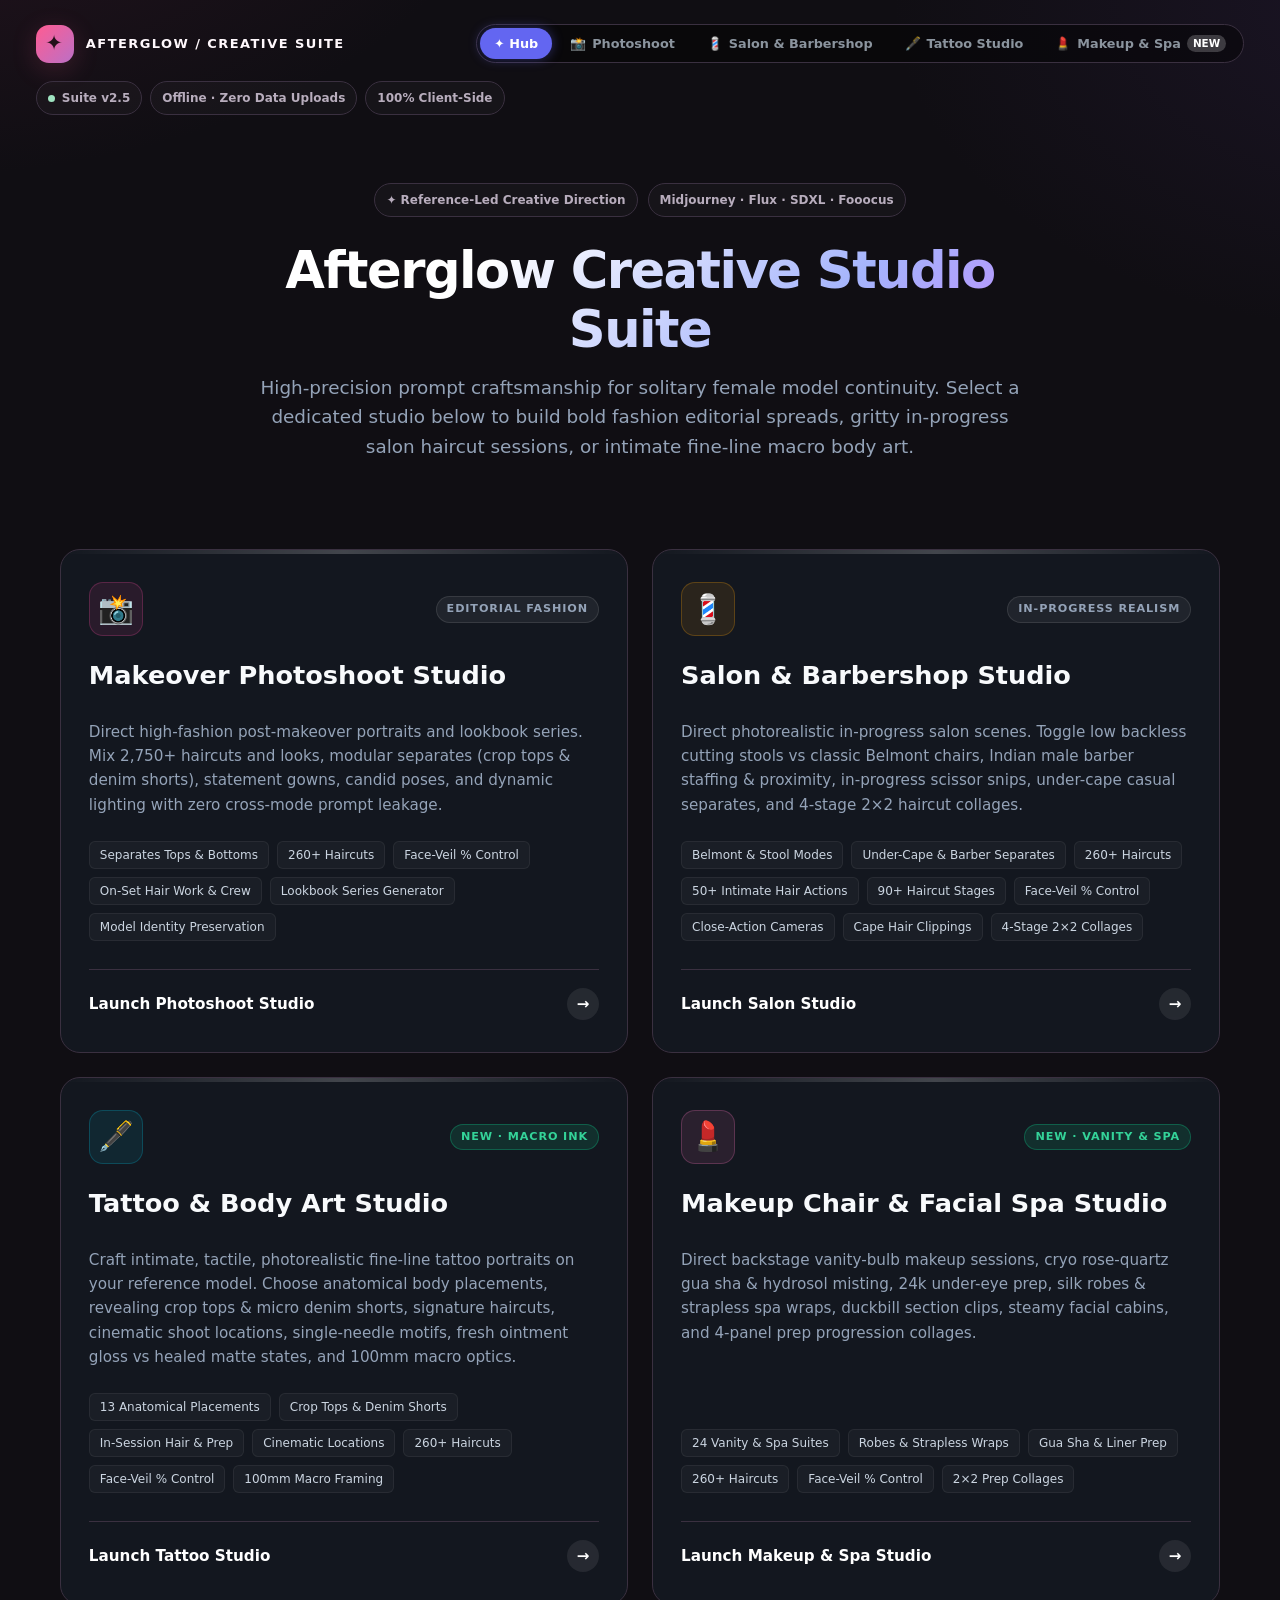
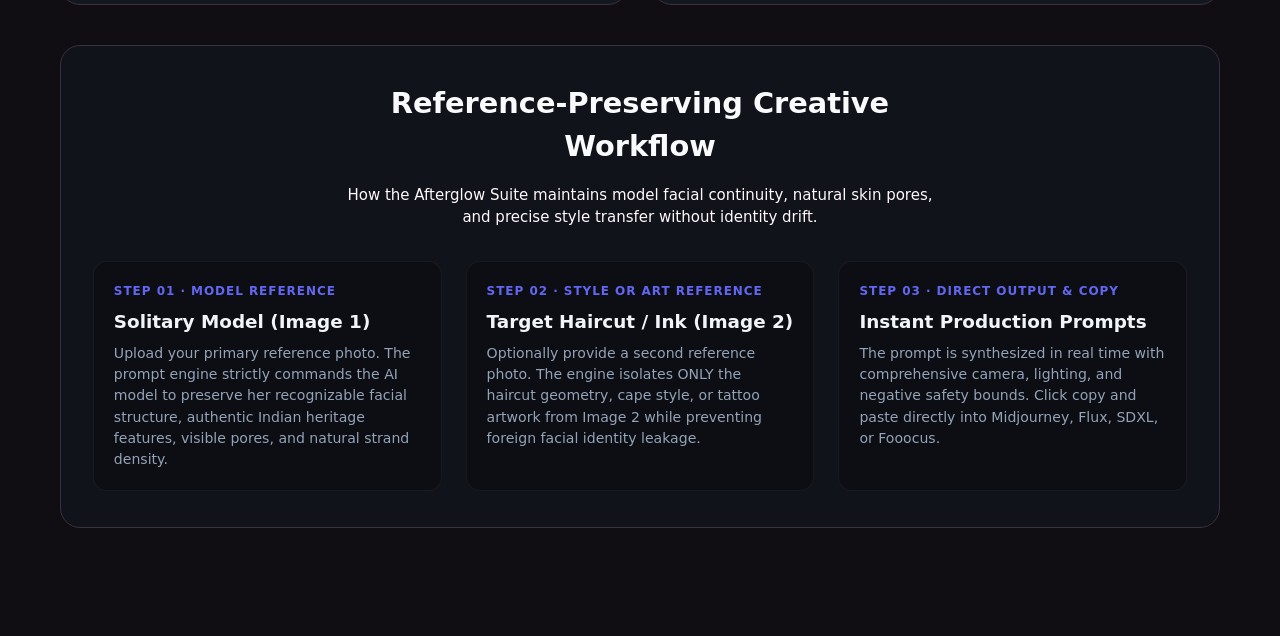
==== index.html @ fa29457b "Add Makeup Chair & Facial Spa Prep Studio (makeup_spa.html) + hub & E2E coverage" ====
<!DOCTYPE html>
<html lang="en">
<head>
<meta charset="utf-8">
<meta name="viewport" content="width=device-width, initial-scale=1">
<meta name="color-scheme" content="dark">
<title>Afterglow / Creative Studio Suite</title>
<link rel="stylesheet" href="css/shared.css">
<style>
/* ==========================================================================
   LANDING HUB & PORTAL CARDS
   ========================================================================== */
.portal-container {
  max-width: 1300px;
  margin: 0 auto;
  padding: 0 24px 60px 24px;
}
.hub-hero {
  text-align: center;
  padding: 48px 20px 40px 20px;
  max-width: 900px;
  margin: 0 auto;
}
.hub-hero h1 {
  font-size: 3.2rem;
  font-weight: 800;
  line-height: 1.15;
  letter-spacing: -0.03em;
  margin: 14px 0;
  background: linear-gradient(135deg, #fff 30%, #a5b4fc 70%, #c084fc 100%);
  -webkit-background-clip: text;
  -webkit-text-fill-color: transparent;
}
.hub-hero p {
  font-size: 1.15rem;
  line-height: 1.6;
  color: var(--text-muted, #94a3b8);
  margin: 0 auto 28px auto;
  max-width: 760px;
}
.hub-badges {
  display: flex;
  flex-wrap: wrap;
  justify-content: center;
  gap: 10px;
  margin-bottom: 24px;
}
.portal-grid {
  display: grid;
  grid-template-columns: repeat(2, 1fr);
  gap: 24px;
  margin-top: 20px;
}
@media (max-width: 1024px) {
  .portal-grid {
    grid-template-columns: 1fr;
  }
}
.portal-card {
  position: relative;
  background: var(--card, #13171f);
  border: 1px solid var(--line, rgba(255, 255, 255, 0.08));
  border-radius: 20px;
  padding: 32px 28px;
  display: flex;
  flex-direction: column;
  transition: all 0.3s cubic-bezier(0.16, 1, 0.3, 1);
  overflow: hidden;
  text-decoration: none;
  color: inherit;
}
.portal-card::before {
  content: '';
  position: absolute;
  top: 0;
  left: 0;
  right: 0;
  height: 4px;
  background: linear-gradient(90deg, transparent, rgba(255, 255, 255, 0.2), transparent);
  transition: all 0.3s ease;
}
.portal-card:hover {
  transform: translateY(-6px);
  border-color: rgba(99, 102, 241, 0.4);
  box-shadow: 0 16px 36px rgba(0, 0, 0, 0.45), 0 0 24px rgba(99, 102, 241, 0.2);
}
.portal-card.card-photoshoot:hover::before {
  background: linear-gradient(90deg, #ec4899, #8b5cf6);
}
.portal-card.card-salon:hover::before {
  background: linear-gradient(90deg, #f59e0b, #ef4444);
}
.portal-card.card-tattoo:hover::before {
  background: linear-gradient(90deg, #06b6d4, #10b981);
}
.portal-card.card-makeup:hover::before {
  background: linear-gradient(90deg, #f472b6, #f59e0b);
}
.portal-card-head {
  display: flex;
  align-items: center;
  justify-content: space-between;
  margin-bottom: 20px;
}
.portal-icon {
  width: 54px;
  height: 54px;
  border-radius: 14px;
  display: flex;
  align-items: center;
  justify-content: center;
  font-size: 1.8rem;
  background: rgba(255, 255, 255, 0.04);
  border: 1px solid rgba(255, 255, 255, 0.08);
}
.card-photoshoot .portal-icon {
  background: rgba(236, 72, 153, 0.1);
  border-color: rgba(236, 72, 153, 0.25);
}
.card-salon .portal-icon {
  background: rgba(245, 158, 11, 0.1);
  border-color: rgba(245, 158, 11, 0.25);
}
.card-tattoo .portal-icon {
  background: rgba(6, 182, 212, 0.1);
  border-color: rgba(6, 182, 212, 0.25);
}
.card-makeup .portal-icon {
  background: rgba(244, 114, 182, 0.1);
  border-color: rgba(244, 114, 182, 0.25);
}
.portal-badge {
  font-size: 0.7rem;
  font-weight: 700;
  text-transform: uppercase;
  letter-spacing: 0.08em;
  padding: 4px 10px;
  border-radius: 999px;
  background: rgba(255, 255, 255, 0.06);
  border: 1px solid rgba(255, 255, 255, 0.1);
  color: var(--text-muted, #94a3b8);
}
.portal-badge.badge-new {
  background: rgba(16, 185, 129, 0.15);
  border-color: rgba(16, 185, 129, 0.35);
  color: #34d399;
}
.portal-title {
  font-size: 1.6rem;
  font-weight: 700;
  margin: 0 0 10px 0;
  color: #f8fafc;
}
.portal-desc {
  font-size: 0.95rem;
  line-height: 1.6;
  color: var(--text-muted, #94a3b8);
  margin-bottom: 24px;
  flex-grow: 1;
}
.portal-features {
  display: flex;
  flex-wrap: wrap;
  gap: 8px;
  margin-bottom: 28px;
}
.portal-tag {
  font-size: 0.75rem;
  padding: 4px 10px;
  border-radius: 6px;
  background: rgba(255, 255, 255, 0.03);
  border: 1px solid rgba(255, 255, 255, 0.06);
  color: #cbd5e1;
}
.portal-cta {
  display: flex;
  align-items: center;
  justify-content: space-between;
  padding-top: 18px;
  border-top: 1px solid var(--line, rgba(255, 255, 255, 0.06));
  font-weight: 600;
  font-size: 0.95rem;
  color: #fff;
}
.portal-cta-arrow {
  display: inline-flex;
  align-items: center;
  justify-content: center;
  width: 32px;
  height: 32px;
  border-radius: 999px;
  background: rgba(255, 255, 255, 0.08);
  transition: transform 0.2s ease, background 0.2s ease;
}
.portal-card:hover .portal-cta-arrow {
  transform: translateX(4px);
  background: var(--accent, #6366f1);
}
.workflow-section {
  background: rgba(19, 23, 31, 0.6);
  border: 1px solid var(--line, rgba(255, 255, 255, 0.08));
  border-radius: 20px;
  padding: 36px 32px;
  margin-top: 40px;
}
.workflow-head {
  text-align: center;
  max-width: 600px;
  margin: 0 auto 32px auto;
}
.workflow-head h2 {
  font-size: 1.8rem;
  margin: 0 0 8px 0;
  color: #f8fafc;
}
.workflow-grid {
  display: grid;
  grid-template-columns: repeat(3, 1fr);
  gap: 24px;
}
@media (max-width: 860px) {
  .workflow-grid {
    grid-template-columns: 1fr;
  }
}
.workflow-card {
  background: rgba(0, 0, 0, 0.25);
  border: 1px solid rgba(255, 255, 255, 0.05);
  border-radius: 14px;
  padding: 20px;
}
.workflow-step {
  font-size: 0.75rem;
  font-weight: 800;
  letter-spacing: 0.08em;
  color: var(--accent, #6366f1);
  text-transform: uppercase;
  margin-bottom: 8px;
}
.workflow-card h3 {
  font-size: 1.15rem;
  margin: 0 0 8px 0;
  color: #f1f5f9;
}
.workflow-card p {
  font-size: 0.88rem;
  color: var(--text-muted, #94a3b8);
  line-height: 1.5;
  margin: 0;
}
</style>
</head>
<body>
<div class="shell">
<header class="topbar">
  <div class="brand">
    <span class="brand-mark">✦</span>
    <span>Afterglow / Creative Suite</span>
  </div>
  <nav class="suite-nav" aria-label="Studio Switcher">
    <a href="index.html" class="suite-nav-link active" title="Afterglow Hub">✦ Hub</a>
    <a href="photoshoot.html" class="suite-nav-link"><span class="studio-btn-icon">📸</span> Photoshoot</a>
    <a href="salon.html" class="suite-nav-link"><span class="studio-btn-icon">💈</span> Salon & Barbershop</a>
    <a href="tattoo.html" class="suite-nav-link"><span class="studio-btn-icon">🖋️</span> Tattoo Studio</a>
    <a href="makeup_spa.html" class="suite-nav-link"><span class="studio-btn-icon">💄</span> Makeup &amp; Spa <span class="nav-badge">NEW</span></a>
  </nav>
  <div class="top-meta">
    <span class="pill"><span class="pill-dot"></span> Suite v2.5</span>
    <span class="pill">Offline · Zero Data Uploads</span>
    <span class="pill">100% Client-Side</span>
  </div>
</header>

<div class="portal-container">
  <section class="hub-hero">
    <div class="hub-badges">
      <span class="pill">✦ Reference-Led Creative Direction</span>
      <span class="pill">Midjourney · Flux · SDXL · Fooocus</span>
    </div>
    <h1>Afterglow <span>Creative Studio</span><br>Suite</h1>
    <p>High-precision prompt craftsmanship for solitary female model continuity. Select a dedicated studio below to build bold fashion editorial spreads, gritty in-progress salon haircut sessions, or intimate fine-line macro body art.</p>
  </section>

  <div class="portal-grid">
    <!-- Card 1: Photoshoot -->
    <a href="photoshoot.html" class="portal-card card-photoshoot">
      <div class="portal-card-head">
        <div class="portal-icon">📸</div>
        <span class="portal-badge">Editorial Fashion</span>
      </div>
      <h2 class="portal-title">Makeover Photoshoot Studio</h2>
      <p class="portal-desc">Direct high-fashion post-makeover portraits and lookbook series. Mix 2,750+ haircuts and looks, modular separates (crop tops &amp; denim shorts), statement gowns, candid poses, and dynamic lighting with zero cross-mode prompt leakage.</p>
      <div class="portal-features">
        <span class="portal-tag">Separates Tops &amp; Bottoms</span><span class="portal-tag">260+ Haircuts</span>
        <span class="portal-tag">Face-Veil % Control</span>
        <span class="portal-tag">On-Set Hair Work &amp; Crew</span>
        <span class="portal-tag">Lookbook Series Generator</span>
        <span class="portal-tag">Model Identity Preservation</span>
      </div>
      <div class="portal-cta">
        <span>Launch Photoshoot Studio</span>
        <span class="portal-cta-arrow">→</span>
      </div>
    </a>

    <!-- Card 2: Salon & Barbershop -->
    <a href="salon.html" class="portal-card card-salon">
      <div class="portal-card-head">
        <div class="portal-icon">💈</div>
        <span class="portal-badge">In-Progress Realism</span>
      </div>
      <h2 class="portal-title">Salon & Barbershop Studio</h2>
      <p class="portal-desc">Direct photorealistic in-progress salon scenes. Toggle low backless cutting stools vs classic Belmont chairs, Indian male barber staffing &amp; proximity, in-progress scissor snips, under-cape casual separates, and 4-stage 2×2 haircut collages.</p>
      <div class="portal-features">
        <span class="portal-tag">Belmont &amp; Stool Modes</span>
        <span class="portal-tag">Under-Cape &amp; Barber Separates</span><span class="portal-tag">260+ Haircuts</span>
        <span class="portal-tag">50+ Intimate Hair Actions</span>
        <span class="portal-tag">90+ Haircut Stages</span>
        <span class="portal-tag">Face-Veil % Control</span>
        <span class="portal-tag">Close-Action Cameras</span>
        <span class="portal-tag">Cape Hair Clippings</span>
        <span class="portal-tag">4-Stage 2×2 Collages</span>
      </div>
      <div class="portal-cta">
        <span>Launch Salon Studio</span>
        <span class="portal-cta-arrow">→</span>
      </div>
    </a>

    <!-- Card 3: Tattoo Studio -->
    <a href="tattoo.html" class="portal-card card-tattoo">
      <div class="portal-card-head">
        <div class="portal-icon">🖋️</div>
        <span class="portal-badge badge-new">New · Macro Ink</span>
      </div>
      <h2 class="portal-title">Tattoo & Body Art Studio</h2>
      <p class="portal-desc">Craft intimate, tactile, photorealistic fine-line tattoo portraits on your reference model. Choose anatomical body placements, revealing crop tops &amp; micro denim shorts, signature haircuts, cinematic shoot locations, single-needle motifs, fresh ointment gloss vs healed matte states, and 100mm macro optics.</p>
      <div class="portal-features">
        <span class="portal-tag">13 Anatomical Placements</span>
        <span class="portal-tag">Crop Tops &amp; Denim Shorts</span>
        <span class="portal-tag">In-Session Hair &amp; Prep</span>
        <span class="portal-tag">Cinematic Locations</span>
        <span class="portal-tag">260+ Haircuts</span>
        <span class="portal-tag">Face-Veil % Control</span>
        <span class="portal-tag">100mm Macro Framing</span>
      </div>
      <div class="portal-cta">
        <span>Launch Tattoo Studio</span>
        <span class="portal-cta-arrow">→</span>
      </div>
    </a>

    <!-- Card 4: Makeup Chair & Facial Spa Studio -->
    <a href="makeup_spa.html" class="portal-card card-makeup">
      <div class="portal-card-head">
        <div class="portal-icon">💄</div>
        <span class="portal-badge badge-new">New · Vanity &amp; Spa</span>
      </div>
      <h2 class="portal-title">Makeup Chair &amp; Facial Spa Studio</h2>
      <p class="portal-desc">Direct backstage vanity-bulb makeup sessions, cryo rose-quartz gua sha &amp; hydrosol misting, 24k under-eye prep, silk robes &amp; strapless spa wraps, duckbill section clips, steamy facial cabins, and 4-panel prep progression collages.</p>
      <div class="portal-features">
        <span class="portal-tag">24 Vanity &amp; Spa Suites</span>
        <span class="portal-tag">Robes &amp; Strapless Wraps</span>
        <span class="portal-tag">Gua Sha &amp; Liner Prep</span>
        <span class="portal-tag">260+ Haircuts</span>
        <span class="portal-tag">Face-Veil % Control</span>
        <span class="portal-tag">2×2 Prep Collages</span>
      </div>
      <div class="portal-cta">
        <span>Launch Makeup &amp; Spa Studio</span>
        <span class="portal-cta-arrow">→</span>
      </div>
    </a>
  </div>

  <section class="workflow-section">
    <div class="workflow-head">
      <h2>Reference-Preserving Creative Workflow</h2>
      <p>How the Afterglow Suite maintains model facial continuity, natural skin pores, and precise style transfer without identity drift.</p>
    </div>
    <div class="workflow-grid">
      <div class="workflow-card">
        <div class="workflow-step">Step 01 · Model Reference</div>
        <h3>Solitary Model (Image 1)</h3>
        <p>Upload your primary reference photo. The prompt engine strictly commands the AI model to preserve her recognizable facial structure, authentic Indian heritage features, visible pores, and natural strand density.</p>
      </div>
      <div class="workflow-card">
        <div class="workflow-step">Step 02 · Style or Art Reference</div>
        <h3>Target Haircut / Ink (Image 2)</h3>
        <p>Optionally provide a second reference photo. The engine isolates ONLY the haircut geometry, cape style, or tattoo artwork from Image 2 while preventing foreign facial identity leakage.</p>
      </div>
      <div class="workflow-card">
        <div class="workflow-step">Step 03 · Direct Output & Copy</div>
        <h3>Instant Production Prompts</h3>
        <p>The prompt is synthesized in real time with comprehensive camera, lighting, and negative safety bounds. Click copy and paste directly into Midjourney, Flux, SDXL, or Fooocus.</p>
      </div>
    </div>
  </section>
</div>
</div>
</body>
</html>
---- css/shared.css ----
:root{--bg:#100e13;--panel:#19161e;--panel2:#211c27;--panel3:#2a2331;--text:#fff8fc;--muted:#b8adbd;--muted2:#8f8495;--line:#3a3040;--pink:#ff5c92;--pink2:#ff9cbd;--pink-glow:rgba(255,92,146,0.18);--cream:#f9dfe8;--green:#9fe4c1;--yellow:#f3d49a;--shadow:0 22px 70px #0005;--radius:22px;--radius-sm:8px}
*{box-sizing:border-box}html{scroll-behavior:smooth}body{margin:0;background:radial-gradient(950px 550px at -8% -8%,#55203b55,transparent 65%),radial-gradient(820px 530px at 110% 0%,#39265744,transparent 63%),var(--bg);color:var(--text);font:15px/1.5 Inter,ui-sans-serif,system-ui,-apple-system,"Segoe UI",Roboto,Arial,sans-serif}button,input,select,textarea{font:inherit}button{cursor:pointer}button:focus-visible,select:focus-visible,input:focus-visible,textarea:focus-visible{outline:2px solid var(--pink2);outline-offset:3px}.shell{max-width:1480px;margin:auto;padding:24px clamp(13px,2.8vw,40px) 48px}.topbar{display:flex;justify-content:space-between;align-items:center;gap:18px;margin-bottom:20px;flex-wrap:wrap}.brand{display:flex;align-items:center;gap:12px;font-size:13px;font-weight:850;letter-spacing:.11em;text-transform:uppercase;flex-shrink:0}.brand-mark{width:38px;height:38px;border-radius:13px;display:grid;place-items:center;background:linear-gradient(135deg,var(--pink),#bb70c6);color:#24101a;font-size:21px;box-shadow:0 6px 26px #ff5c922c}.top-meta{display:flex;gap:8px;align-items:center;flex-wrap:wrap}

/* Studio Mode Switcher */
.studio-mode-switcher{display:inline-flex;align-items:center;background:rgba(0,0,0,.45);border:1px solid var(--line,#ffffff14);border-radius:999px;padding:3px;gap:3px;box-shadow:inset 0 2px 6px rgba(0,0,0,.4)}
.studio-mode-btn{display:inline-flex;align-items:center;gap:7px;background:transparent;border:none;color:var(--muted,#b8adbd);font-size:12px;font-weight:750;padding:6px 14px;border-radius:999px;cursor:pointer;transition:all .18s ease;white-space:nowrap}
.studio-mode-btn:hover{color:#fff;background:rgba(255,255,255,.08)}
.studio-mode-btn.active{background:linear-gradient(115deg,var(--pink,#ff5c92),var(--pink2,#ff9cbd));color:#24101a;font-weight:850;box-shadow:0 2px 10px rgba(255,92,146,.35)}
.studio-btn-badge{background:#ff5c9233;color:#fff;font-size:9px;font-weight:850;padding:1px 6px;border-radius:999px;letter-spacing:.05em;margin-left:2px}
.studio-mode-btn.active .studio-btn-badge{background:rgba(36,16,26,.25);color:#24101a}
@media (max-width:860px){.studio-mode-switcher{order:3;width:100%;justify-content:center;margin-top:6px}}.pill{display:inline-flex;align-items:center;gap:7px;border:1px solid var(--line);background:#ffffff06;color:var(--muted);padding:7px 11px;border-radius:999px;font-size:12px;font-weight:700}.pill-dot{width:7px;height:7px;border-radius:50%;background:var(--green)}.hero{position:relative;overflow:hidden;display:grid;grid-template-columns:minmax(0,1.4fr) minmax(230px,.6fr);gap:20px;padding:clamp(23px,4vw,48px);border:1px solid #76506570;border-radius:28px;background:linear-gradient(118deg,#301a2aee,#201923f0 58%,#292037ef);box-shadow:var(--shadow);margin-bottom:20px}.hero:after{content:"✦";position:absolute;right:5%;top:-65px;font-size:260px;line-height:1;color:#ff93bb0b;pointer-events:none}.eyebrow{color:var(--pink2);font-size:11px;letter-spacing:.18em;font-weight:900;text-transform:uppercase}.hero h1{font-size:clamp(36px,5vw,66px);letter-spacing:-.065em;line-height:.99;margin:12px 0 16px;max-width:740px}.hero h1 span{color:var(--pink2)}.hero p{color:#d0c2d1;font-size:clamp(14px,1.4vw,17px);max-width:760px;margin:0}.hero-actions{display:flex;gap:10px;flex-wrap:wrap;margin-top:23px}.hero-note{align-self:stretch;z-index:1;display:flex;flex-direction:column;justify-content:space-between;gap:18px;border:1px solid #ffffff12;border-radius:20px;padding:21px;background:linear-gradient(145deg,#ffffff0a,#ffffff03)}.hero-note .sparkle{font-size:40px;color:var(--pink2);line-height:1}.hero-note strong{font-size:16px}.hero-note p{font-size:13px;margin-top:6px;color:var(--muted)}.tags{display:flex;gap:6px;flex-wrap:wrap}.tag{font-size:11px;padding:5px 9px;border-radius:999px;background:#ffffff0a;border:1px solid #ffffff12;color:#eadce9}.btn{border:1px solid var(--line);border-radius:12px;padding:10px 14px;font-weight:800;font-size:13px;display:inline-flex;align-items:center;justify-content:center;gap:8px;transition:transform .15s,filter .15s,background .15s}.btn:hover{filter:brightness(1.1);transform:translateY(-1px)}.btn-primary{color:#2a101b;background:linear-gradient(115deg,var(--pink),var(--pink2));border-color:transparent}.btn-secondary{background:#ffffff08;color:var(--text)}.btn-quiet{background:transparent;color:var(--muted)}.btn-small{font-size:12px;padding:7px 10px;border-radius:10px}.layout{display:grid;grid-template-columns:minmax(0,1.15fr) minmax(360px,.85fr);gap:20px;align-items:start}.builder{min-width:0}.preset-strip{border:1px solid var(--line);background:#19161edb;border-radius:20px;padding:17px;margin-bottom:15px}.strip-head{display:flex;justify-content:space-between;gap:12px;align-items:center;margin-bottom:12px}.strip-head h2{font-size:14px;margin:0}.strip-head p{font-size:12px;color:var(--muted);margin:0}.preset-grid{display:grid;grid-template-columns:repeat(4,minmax(0,1fr));gap:8px}.preset{min-height:76px;text-align:left;padding:11px;border:1px solid var(--line);border-radius:13px;background:#ffffff04;color:var(--text);display:flex;flex-direction:column;gap:5px;transition:.15s}.preset:hover,.preset.active{border-color:#f66d9ba8;background:#ff5c9212}.preset .preset-icon{font-size:20px}.preset strong{font-size:12px}.preset small{font-size:10px;color:var(--muted);line-height:1.3}.section-tabs{display:flex;gap:7px;overflow:auto;padding:3px 1px 12px;margin-bottom:3px;scrollbar-width:thin}.tab{border:1px solid var(--line);color:var(--muted);background:#17141b;border-radius:12px;padding:10px 13px;white-space:nowrap;font-size:12px;font-weight:850}.tab .tab-no{display:inline-grid;place-items:center;width:20px;height:20px;border-radius:7px;margin-right:6px;background:#ffffff0c;font-size:10px}.tab.active{color:#fff;background:#432538;border-color:#a64f75}.tab.active .tab-no{background:var(--pink);color:#2a101a}.step-card{border:1px solid var(--line);background:linear-gradient(145deg,#1b1720,#17141b);border-radius:22px;padding:clamp(17px,2.4vw,27px);box-shadow:0 10px 35px #0002}.step-head{display:flex;align-items:flex-start;justify-content:space-between;gap:15px;margin-bottom:21px}.step-head h2{margin:0;font-size:22px;letter-spacing:-.035em}.step-head p{margin:5px 0 0;color:var(--muted);font-size:13px;max-width:520px}.step-icon{width:44px;height:44px;flex:0 0 44px;display:grid;place-items:center;background:#ff5c9215;border:1px solid #ff5c9233;border-radius:15px;font-size:22px}.field-grid{display:grid;grid-template-columns:repeat(2,minmax(0,1fr));gap:17px}.field{min-width:0}.field.full{grid-column:1/-1}.label-row{display:flex;justify-content:space-between;align-items:center;gap:8px;margin-bottom:7px}.label-row label,.field>label{font-size:12px;font-weight:850;color:#f2e7f1}.option-count{font-size:10px;color:var(--muted2);font-weight:750;white-space:nowrap}.select-wrap{position:relative}.select-wrap:after{content:"⌄";position:absolute;right:14px;top:50%;transform:translateY(-58%);font-size:18px;color:var(--pink2);pointer-events:none}.field select,.field input[type=text],.field textarea{width:100%;min-width:0;appearance:none;background:#25202b;color:var(--text);border:1px solid #453a4b;border-radius:12px;padding:12px 38px 12px 13px;min-height:48px;outline:none}.field select{cursor:pointer}.field select:hover,.field input:hover,.field textarea:hover{border-color:#655168}.field select option,.field select optgroup{background:#211c27;color:#fff}.field textarea{resize:vertical;padding:12px;min-height:88px}.field input[type=text]{padding-right:13px}.field .help{color:var(--muted2);font-size:11px;margin:6px 0 0}.select-search{width:100%;padding:10px 12px;border-radius:10px;border:1px solid var(--line);background:#111016;color:var(--text);margin-bottom:8px}.custom-select{position:relative}.custom-select button.select-trigger{width:100%;min-height:48px;display:flex;justify-content:space-between;gap:12px;align-items:center;text-align:left;padding:11px 13px;background:#25202b;color:var(--text);border:1px solid #453a4b;border-radius:12px}.select-trigger .current{overflow:hidden;text-overflow:ellipsis;white-space:nowrap;font-size:13px}.select-trigger .chevron{color:var(--pink2);font-size:17px}.select-menu{display:none;position:absolute;z-index:60;top:calc(100% + 7px);left:0;right:0;padding:9px;border:1px solid #59475f;border-radius:14px;background:#201b26;box-shadow:0 18px 40px rgba(0,0,0,.85);max-height:360px;overflow:hidden;flex-direction:column}
.custom-select.open .select-menu{display:flex!important}
.select-search{width:100%;padding:10px 12px;border-radius:10px;border:1px solid var(--line);background:#111016;color:var(--text);margin-bottom:8px;flex:0 0 auto;box-sizing:border-box}
.option-list{display:grid;gap:4px;overflow-y:auto;max-height:280px;-webkit-overflow-scrolling:touch;overscroll-behavior:contain;padding-right:4px;scrollbar-width:thin;scrollbar-color:var(--pink2) transparent}.option-list::-webkit-scrollbar{width:6px}.option-list::-webkit-scrollbar-track{background:transparent}.option-list::-webkit-scrollbar-thumb{background:#59475f;border-radius:999px}.option-list::-webkit-scrollbar-thumb:hover{background:var(--pink)}.custom-select.open .select-menu{display:block}.option-list{display:grid;gap:4px}.choice{border:1px solid transparent;text-align:left;border-radius:9px;padding:9px 10px;background:transparent;color:#e8dfe9;font-size:12px;line-height:1.35}.choice:hover{background:#ffffff09;border-color:#544657}.choice.selected{background:#ff5c9217;border-color:#b94b78;color:#fff}.choice .checkmark{float:right;color:var(--pink2);font-weight:900;margin-left:8px}.no-results{color:var(--muted);font-size:12px;padding:10px}.chip-group{display:flex;gap:7px;flex-wrap:wrap}.chip{background:#25202b;border:1px solid #463a4b;color:#dcd1e0;border-radius:999px;padding:8px 11px;font-size:12px;font-weight:750}.chip:hover{border-color:#846078}.chip.active{color:#2a101a;background:var(--pink2);border-color:var(--pink2)}.checks{display:grid;grid-template-columns:repeat(2,minmax(0,1fr));gap:9px}.check{display:flex;align-items:flex-start;gap:9px;padding:11px 12px;border:1px solid var(--line);background:#ffffff04;border-radius:12px;font-size:12px;color:#dfd5e2;cursor:pointer}.check:hover{border-color:#685267}.check input{accent-color:var(--pink);margin-top:3px;flex:0 0 auto}.check small{display:block;color:var(--muted2);font-size:10px;margin-top:2px}.toggle-row{display:flex;align-items:center;justify-content:space-between;gap:14px;padding:13px;border:1px solid var(--line);background:#ffffff04;border-radius:12px}.toggle-row strong{display:block;font-size:12px}.toggle-row p{font-size:11px;color:var(--muted);margin:3px 0 0}.switch{appearance:none;width:41px;height:24px;border-radius:999px;background:#514654;position:relative;flex:0 0 auto;cursor:pointer;transition:.18s}.switch:after{content:"";position:absolute;top:3px;left:3px;width:18px;height:18px;background:white;border-radius:50%;transition:.18s}.switch:checked{background:var(--pink)}.switch:checked:after{transform:translateX(17px);background:#2a101a}.step-foot{display:flex;justify-content:space-between;align-items:center;gap:10px;margin-top:22px;padding-top:17px;border-top:1px solid var(--line)}.step-count{font-size:12px;color:var(--muted)}.step-buttons{display:flex;gap:8px}.preview{position:sticky;top:14px;min-width:0;border:1px solid #634456;background:#19151d;border-radius:22px;overflow:hidden;box-shadow:var(--shadow)}.preview-head{padding:20px 21px 17px;background:linear-gradient(125deg,#3a2032,#231a2b);border-bottom:1px solid var(--line)}.preview-top{display:flex;align-items:center;justify-content:space-between;gap:10px}.preview-head h2{font-size:20px;letter-spacing:-.03em;margin:5px 0}.preview-head p{margin:0;color:#cab9cc;font-size:12px}.live{display:inline-flex;align-items:center;gap:6px;border:1px solid #43896a61;background:#7bd9a512;color:var(--green);font-size:10px;font-weight:900;text-transform:uppercase;letter-spacing:.08em;padding:6px 8px;border-radius:999px}.live:before{content:"";width:6px;height:6px;border-radius:100%;background:var(--green);box-shadow:0 0 8px #9fe4c1a0}.summary{display:flex;gap:6px;flex-wrap:wrap;margin-top:13px}.summary-tag{max-width:100%;overflow:hidden;text-overflow:ellipsis;white-space:nowrap;font-size:10px;color:#f3dce9;border:1px solid #ffffff1a;background:#ffffff08;border-radius:999px;padding:5px 8px}.preview-body{padding:15px}.prompt-meta{display:flex;justify-content:space-between;align-items:center;gap:10px;margin-bottom:9px;color:var(--muted);font-size:11px}.prompt-area{display:block;width:100%;min-height:450px;resize:vertical;padding:14px;border-radius:14px;border:1px solid #443847;background:#100e13;color:#f8eefa;font:12px/1.65 ui-monospace,SFMono-Regular,Consolas,monospace;outline:none}.preview-buttons{display:grid;grid-template-columns:1fr 1fr;gap:8px;margin-top:10px}.preview-buttons .span2{grid-column:1/-1}.toast{min-height:20px;color:var(--green);font-size:11px;margin-top:8px}.preview-help{font-size:11px;line-height:1.55;color:var(--muted2);padding:0 15px 17px}.preview-help strong{color:#d9cbdc}.advanced-bar{display:flex;align-items:center;justify-content:space-between;gap:10px;margin-top:15px;padding:13px 15px;border:1px solid var(--line);border-radius:14px;background:#ffffff04}.advanced-bar strong{font-size:12px}.advanced-bar small{display:block;color:var(--muted);font-size:11px}.fineprint{font-size:11px;text-align:center;color:var(--muted2);margin-top:24px}.hidden{display:none!important}.toast.flash{animation:flash 1.4s ease}@keyframes flash{0%{opacity:0;transform:translateY(3px)}20%{opacity:1;transform:translateY(0)}100%{opacity:1}}@media(max-width:1060px){.layout{grid-template-columns:minmax(0,1fr) minmax(300px,.8fr)}.preset-grid{grid-template-columns:repeat(2,minmax(0,1fr))}.hero{grid-template-columns:1fr .55fr}}@media(max-width:850px){.hero{grid-template-columns:1fr}.hero-note{display:none}.layout{grid-template-columns:1fr}.preview{position:static;order:2}.preview-area{min-height:340px}.builder{order:1}.prompt-area{min-height:340px}}@media(max-width:560px){.shell{padding:14px 10px 32px}.topbar{align-items:flex-start;flex-direction:column}.hero{padding:22px;border-radius:21px}.hero h1{font-size:39px}.hero-actions .btn{flex:1}.field-grid{grid-template-columns:1fr}.field.full{grid-column:auto}.checks{grid-template-columns:1fr}.preset-grid{grid-template-columns:repeat(2,minmax(0,1fr))}.preset{min-height:72px}.step-card{padding:16px}.step-head h2{font-size:19px}.step-foot{align-items:flex-start;flex-direction:column}.step-buttons{width:100%}.step-buttons .btn{flex:1}.preview-buttons{grid-template-columns:1fr 1fr}.prompt-area{min-height:350px}}
.fab{display:none}@media(max-width:850px){.fab{display:inline-flex;position:fixed;right:14px;bottom:14px;z-index:30;box-shadow:var(--shadow)}}.grp{grid-column:1/-1;margin:14px 0 -6px;font-size:11px;letter-spacing:.14em;text-transform:uppercase;color:var(--pink2);border-bottom:1px solid var(--line);padding-bottom:7px}.grp:first-child{margin-top:0}.preset.fresh{animation:pin .6s ease}@keyframes pin{from{opacity:0;transform:translateY(6px) scale(.97)}to{opacity:1;transform:none}}@media(prefers-reduced-motion:reduce){.preset.fresh{animation:none}}.preset small{overflow:hidden;display:-webkit-box;-webkit-line-clamp:2;-webkit-box-orient:vertical}
/* Progressive disclosure, locks, reference photo & mobile drawer */
.label-title-wrap{display:flex;align-items:center;gap:7px}
.lock-btn{background:transparent;border:none;padding:2px 4px;font-size:12px;opacity:.35;cursor:pointer;border-radius:6px;transition:opacity .15s,transform .15s;line-height:1}
.lock-btn:hover{opacity:.85;transform:scale(1.1)}
.lock-btn.locked{opacity:1;background:#ff5c922a;border:1px solid #ff5c9266;box-shadow:0 0 8px #ff5c9226}
.fine-tune-drawer{margin-top:16px;border:1px solid var(--line);background:#ffffff03;border-radius:16px;overflow:hidden;transition:border-color .2s}
.fine-tune-drawer[open]{border-color:#ff5c924d;background:#ffffff05;overflow:visible}
.fine-tune-summary{display:flex;align-items:center;justify-content:space-between;padding:13px 16px;cursor:pointer;user-select:none;list-style:none}
.fine-tune-summary::-webkit-details-marker{display:none}
.fine-tune-title{display:flex;align-items:center;gap:9px;font-size:12px;font-weight:800;color:var(--cream)}
.fine-tune-icon{color:var(--pink2);font-size:13px}
.fine-tune-badge{display:inline-flex;align-items:center;padding:2px 7px;border-radius:999px;font-size:10px;font-weight:800;background:#ff5c9224;border:1px solid #ff5c924d;color:var(--pink2)}
.fine-tune-chevron{color:var(--muted);font-size:15px;transition:transform .2s ease}
.fine-tune-drawer[open] .fine-tune-chevron{transform:rotate(180deg)}

/* Contextual Ponytail Architecture & Fall Controls */
/* Clean Group Header in Option Lists */
.choice-group-header{padding:8px 12px 4px;font-size:10px;font-weight:850;letter-spacing:.08em;text-transform:uppercase;color:var(--pink2,#ff9cbd);background:rgba(255,92,146,.06);border-bottom:1px solid var(--line,#3a3040);border-top:1px solid var(--line,#3a3040);pointer-events:none;user-select:none;display:flex;align-items:center;justify-content:space-between}
.choice-group-header:first-child{border-top:none}

.side-swept-callout-card{grid-column:1/-1;background:linear-gradient(135deg,rgba(156,120,255,.09) 0%,rgba(33,28,39,.78) 100%);border:1px solid rgba(156,120,255,.38);border-radius:16px;padding:16px;margin:8px 0 16px 0;display:flex;flex-direction:column;gap:14px;box-shadow:0 8px 24px rgba(0,0,0,.28);animation:fadeIn .2s ease-out}
.sweep-badge{display:inline-flex;align-items:center;gap:6px;background:rgba(156,120,255,.18);color:#d0b8ff;font-size:11px;font-weight:800;letter-spacing:.06em;text-transform:uppercase;padding:4px 10px;border-radius:999px;border:1px solid rgba(156,120,255,.42)}
.sweep-chip{background:rgba(255,255,255,.06);border:1px solid var(--line);color:var(--text);font-size:11px;font-weight:650;padding:6px 12px;border-radius:8px;cursor:pointer;transition:all .15s ease}
.sweep-chip:hover{background:rgba(255,255,255,.12);border-color:rgba(156,120,255,.45)}
.sweep-chip.active{background:linear-gradient(115deg,#9c78ff,#caa8ff);color:#1c132c;border-color:transparent;font-weight:800;box-shadow:0 2px 10px rgba(156,120,255,.4)}
.image2-hair-notice{grid-column:1/-1;background:rgba(255,92,146,.12);border:1px solid rgba(255,92,146,.38);border-radius:12px;padding:10px 14px;margin:2px 0 10px 0;display:flex;align-items:center;justify-content:space-between;gap:12px;flex-wrap:wrap}
.image2-hair-notice .notice-left{display:flex;align-items:center;gap:10px}
.image2-hair-notice .notice-icon{font-size:20px}
.image2-hair-notice strong{color:var(--text,#fff8fc);font-size:12px;display:block}
.image2-hair-notice small{color:var(--muted,#b8adbd);font-size:11px}
.btn-use-builder-hair{background:rgba(255,255,255,.08);border:1px solid var(--line);color:var(--cream);font-size:11px;font-weight:750;padding:5px 12px;border-radius:999px;cursor:pointer;transition:all .15s}
.btn-use-builder-hair:hover{background:rgba(255,255,255,.16);color:#fff;border-color:rgba(255,92,146,.4)}
.hair-texture-protect-card{grid-column:1/-1;background:linear-gradient(135deg,rgba(159,228,193,.09) 0%,rgba(23,20,27,.82) 100%);border:1px solid rgba(159,228,193,.35);border-radius:14px;padding:12px 16px;margin:4px 0 12px 0;display:flex;align-items:center;justify-content:space-between;gap:14px;flex-wrap:wrap;box-shadow:0 4px 16px rgba(0,0,0,.25)}
.texture-protect-left{display:flex;flex-direction:column;gap:3px;max-width:620px}
.texture-protect-title-row{display:flex;align-items:center;gap:8px}
.texture-protect-badge{display:inline-flex;align-items:center;gap:4px;background:rgba(159,228,193,.15);color:var(--green,#9fe4c1);font-size:10px;font-weight:800;letter-spacing:.05em;text-transform:uppercase;padding:2px 8px;border-radius:999px;border:1px solid rgba(159,228,193,.35)}
.texture-protect-title{font-size:13px;font-weight:800;color:var(--text,#fff8fc)}
.texture-protect-desc{margin:0;font-size:11px;color:var(--muted,#b8adbd);line-height:1.4}
.texture-protect-desc strong{color:var(--green,#9fe4c1)}
.texture-protect-actions{display:flex;align-items:center;gap:8px}
.texture-protect-toggle-btn{display:inline-flex;align-items:center;gap:7px;padding:8px 16px;border-radius:999px;border:1px solid rgba(159,228,193,.4);background:rgba(159,228,193,.12);color:var(--green,#9fe4c1);font-size:11px;font-weight:800;cursor:pointer;transition:all .15s ease}
.texture-protect-toggle-btn:hover{filter:brightness(1.15);transform:translateY(-1px);box-shadow:0 3px 12px rgba(159,228,193,.25)}
.texture-protect-toggle-btn.active{background:linear-gradient(115deg,#48bb78,#38a169);color:#0a1e12;border-color:transparent;box-shadow:0 3px 14px rgba(72,187,120,.4)}
.moisture-toggle-card{grid-column:1/-1;background:linear-gradient(135deg,rgba(159,228,193,.07) 0%,rgba(33,28,39,.78) 100%);border:1px solid rgba(159,228,193,.32);border-radius:16px;padding:14px 16px;margin:8px 0 14px 0;display:flex;flex-direction:column;gap:10px;box-shadow:0 6px 20px rgba(0,0,0,.22)}
.moisture-header{display:flex;align-items:center;justify-content:space-between;flex-wrap:wrap;gap:8px}
.moisture-label{display:inline-flex;align-items:center;gap:6px;color:var(--green,#9fe4c1);font-size:12px;font-weight:800;letter-spacing:.04em;text-transform:uppercase}
.moisture-hint{font-size:11px;color:var(--muted);font-weight:500}
.moisture-pills{display:flex;gap:8px;flex-wrap:wrap}
.moisture-pill{background:rgba(255,255,255,.05);border:1px solid rgba(255,255,255,.14);color:var(--muted);border-radius:999px;padding:7px 14px;font-size:12px;font-weight:700;cursor:pointer;transition:all .18s ease;display:inline-flex;align-items:center;gap:6px}
.moisture-pill:hover{color:#fff;background:rgba(255,255,255,.1);border-color:rgba(255,255,255,.24)}
.moisture-pill.active{background:linear-gradient(115deg,#48bb78,#38a169);color:#0a1e12;border-color:transparent;font-weight:850;box-shadow:0 3px 12px rgba(72,187,120,.35)}
.ponytail-callout-card{grid-column:1/-1;background:linear-gradient(135deg,rgba(255,92,146,.09) 0%,rgba(33,28,39,.78) 100%);border:1px solid rgba(255,92,146,.38);border-radius:16px;padding:16px;margin:8px 0 16px 0;display:flex;flex-direction:column;gap:14px;box-shadow:0 8px 24px rgba(0,0,0,.28);animation:fadeIn .2s ease-out}
.ponytail-callout-head{display:flex;align-items:center;justify-content:space-between;flex-wrap:wrap;gap:8px}
.pony-badge{display:inline-flex;align-items:center;gap:6px;background:rgba(255,92,146,.18);color:var(--pink2);font-size:11px;font-weight:800;letter-spacing:.06em;text-transform:uppercase;padding:4px 10px;border-radius:999px;border:1px solid rgba(255,92,146,.42)}
.pony-subtext{font-size:12px;color:var(--muted);margin:0}
.pony-quick-section{display:flex;flex-direction:column;gap:10px;background:rgba(0,0,0,.18);padding:12px;border-radius:12px;border:1px solid rgba(255,255,255,.05)}
.pony-quick-row{display:flex;flex-direction:column;gap:7px}
.pony-quick-label{font-size:11px;font-weight:750;color:var(--cream);text-transform:uppercase;letter-spacing:.05em;display:flex;align-items:center;gap:5px}
.pony-chips{display:flex;flex-wrap:wrap;gap:6px}
.pony-chip{background:rgba(255,255,255,.05);border:1px solid var(--line);color:var(--text);font-size:11px;font-weight:600;padding:6px 12px;border-radius:8px;cursor:pointer;transition:all .15s ease;user-select:none}
.pony-chip:hover{background:rgba(255,255,255,.12);border-color:rgba(255,92,146,.45)}
.pony-chip.active{background:linear-gradient(115deg,var(--pink),var(--pink2));color:#24101a;border-color:transparent;font-weight:800;box-shadow:0 2px 10px rgba(255,92,146,.4)}
.ponytail-subgrid{display:grid;grid-template-columns:repeat(auto-fit,minmax(230px,1fr));gap:12px}

.fine-tune-grid{padding:14px 16px 18px;border-top:1px solid var(--line)}
.drawer-backdrop{display:none;position:fixed;inset:0;background:#000000aa;backdrop-filter:blur(4px);z-index:55;opacity:0;transition:opacity .3s ease}
.drawer-backdrop.active{display:block;opacity:1}
.mobile-bar{display:none}
.sheet-handle{width:40px;height:4px;background:#ffffff33;border-radius:999px;margin:8px auto 6px}
.close-sheet{display:none}
.preset.custom-preset{border-color:#f3d49a55;background:#f3d49a0d}
.preset-del{margin-left:auto;font-size:11px;color:var(--muted);background:transparent;border:none;padding:1px 4px;border-radius:4px;cursor:pointer}
.preset-del:hover{color:#ff5c92;background:#ff5c9222}
.strip-actions{display:flex;gap:7px;flex-wrap:wrap}
@media(min-width:851px){.hidden-desktop{display:none!important}}

.ref-card summary.ref-head{display:flex;justify-content:space-between;align-items:center;padding:10px 14px;background:#ffffff05;border-bottom:1px solid var(--line);cursor:pointer;list-style:none}
.ref-card summary.ref-head::-webkit-details-marker{display:none}
.ref-chevron{font-size:14px;color:var(--muted);transition:transform .2s}
.ref-card[open] .ref-chevron{transform:rotate(180deg)}
.preview-top-actions{display:flex;align-items:center;gap:6px}

@media(max-width:850px){
.mobile-bar{display:flex;position:fixed;bottom:0;left:0;right:0;height:62px;background:#18141ee8;backdrop-filter:blur(14px);border-top:1px solid #4a3a4e;z-index:50;align-items:center;justify-content:space-between;padding:0 14px;box-shadow:0 -8px 24px #0007}
.mobile-bar-info{display:flex;flex-direction:column;gap:1px;overflow:hidden;padding-right:8px}
.mobile-stat{font-size:11px;font-weight:800;color:var(--pink2)}
.mobile-sub{font-size:10px;color:var(--muted);overflow:hidden;text-overflow:ellipsis;white-space:nowrap;max-width:130px}
.mobile-bar-actions{display:flex;gap:7px;flex-shrink:0}
.preview{position:fixed!important;bottom:0!important;left:0!important;right:0!important;top:auto!important;max-height:88vh!important;max-height:88dvh!important;border-radius:24px 24px 0 0!important;z-index:100!important;transform:translateY(100%)!important;visibility:hidden!important;pointer-events:none!important;opacity:0!important;transition:transform .3s cubic-bezier(.16,1,.3,1),opacity .2s,visibility .3s!important;box-shadow:0 -12px 50px #000c!important;overflow-y:auto!important;-webkit-overflow-scrolling:touch;padding-bottom:calc(28px + env(safe-area-inset-bottom, 20px))!important}
.preview.drawer-open{transform:translateY(0)!important;visibility:visible!important;pointer-events:auto!important;opacity:1!important}
.close-sheet{display:inline-flex}
.preset-grid{display:flex!important;overflow-x:auto!important;scroll-snap-type:x mandatory;gap:9px;padding-bottom:8px;-webkit-overflow-scrolling:touch;scrollbar-width:none}
.preset-grid::-webkit-scrollbar{display:none}
.preset{flex:0 0 185px!important;scroll-snap-align:start;min-height:70px}
.shell{padding-bottom:85px!important}
.fab{display:none!important}
.prompt-area{min-height:180px!important;max-height:36vh!important;font-size:12px!important}
.preview-body{padding:12px 14px 20px!important}
.preview-head{padding:14px 14px 12px!important}
}


/* Quick bar & Toolbar */
.preview-toolbar{display:flex;flex-direction:column;gap:8px;margin-bottom:12px;background:#ffffff04;border:1px solid var(--line);border-radius:14px;padding:9px 11px}
.toolbar-row{display:flex;justify-content:space-between;align-items:center;gap:8px;flex-wrap:wrap}
.seg-control{display:inline-flex;background:#131118;border:1px solid var(--line);border-radius:10px;padding:3px;gap:3px}
.seg-btn{background:transparent;border:none;color:var(--muted);font-size:11px;font-weight:750;padding:5px 9px;border-radius:7px;cursor:pointer;transition:.15s}
.seg-btn:hover{color:#fff}
.seg-btn.active{background:linear-gradient(115deg,var(--pink),var(--pink2));color:#24101a;font-weight:850;box-shadow:0 2px 8px #ff5c9233}

.ratio-row{display:flex;align-items:center;gap:7px}
.ratio-label{font-size:10px;font-weight:800;color:var(--muted);text-transform:uppercase;letter-spacing:.05em}
.ratio-chips{display:flex;gap:4px;flex-wrap:wrap}
.ratio-chip{background:#1a1622;border:1px solid var(--line);color:var(--cream);font-size:11px;font-weight:750;padding:3px 7px;border-radius:7px;cursor:pointer;transition:.15s}
.ratio-chip:hover{border-color:var(--pink2);background:#ff5c9215}
.ratio-chip.active{background:#ff5c9228;border-color:var(--pink2);color:#fff;font-weight:850}

.shot-tabs{display:flex;gap:5px;overflow-x:auto;padding-top:4px;border-top:1px dashed #ffffff14;scrollbar-width:none}
.shot-tabs::-webkit-scrollbar{display:none}
.shot-tab{background:#17131e;border:1px solid var(--line);color:var(--muted);font-size:10px;font-weight:750;padding:4px 8px;border-radius:6px;cursor:pointer;white-space:nowrap;transition:.15s}
.shot-tab:hover{color:#fff;border-color:#ff5c9266}
.shot-tab.active{background:var(--pink2);color:#24101a;border-color:var(--pink2);font-weight:850}

/* Extracted Palette */
.ref-palette{margin-top:7px;padding:8px 9px;background:#100d14;border:1px solid var(--line);border-radius:10px;display:flex;flex-direction:column;gap:6px}
.ref-palette-head{display:flex;justify-content:space-between;align-items:center;font-size:10px;font-weight:750;color:var(--cream)}
.ref-palette-head small{color:var(--muted2);font-size:9px}
.ref-swatches{display:flex;gap:5px;align-items:center}
.ref-swatch{flex:1;height:24px;border-radius:6px;border:1px solid #ffffff26;cursor:pointer;transition:transform .15s,box-shadow .15s;position:relative}
.ref-swatch:hover{transform:scale(1.08);box-shadow:0 3px 10px #0008;z-index:2}
.ref-harmonize-pill{margin-top:2px;width:100%;background:#ffffff08;border:1px solid var(--line);color:var(--cream);font-size:10px;font-weight:750;padding:5px 8px;border-radius:7px;cursor:pointer;transition:.15s;text-align:center}
.ref-harmonize-pill:hover{background:#ff5c9222;border-color:var(--pink2);color:#fff}
.ref-harmonize-pill.active{background:#9fe4c122;border-color:var(--green);color:var(--green);font-weight:850}

/* History Modal */
.modal-backdrop{display:none;position:fixed;inset:0;background:#000000a6;backdrop-filter:blur(5px);z-index:110;opacity:0;transition:opacity .25s ease}
.modal-backdrop.active{display:block;opacity:1}
.history-modal{display:none;position:fixed;top:50%;left:50%;transform:translate(-50%,-50%) scale(.96);width:min(580px,92vw);max-height:82vh;background:#18141ee6;backdrop-filter:blur(18px);border:1px solid #634456;border-radius:20px;z-index:120;box-shadow:0 24px 70px #000c;flex-direction:column;overflow:hidden;transition:transform .25s ease,opacity .2s ease;opacity:0}
.history-modal.active{display:flex;transform:translate(-50%,-50%) scale(1);opacity:1}
.history-head{display:flex;justify-content:space-between;align-items:center;padding:16px 20px;border-bottom:1px solid var(--line);background:#ffffff05}
.history-head h3{margin:0;font-size:16px;color:#fff}
.history-head p{margin:2px 0 0;font-size:11px;color:var(--muted)}
.history-head-actions{display:flex;gap:6px;align-items:center}
.history-list{padding:14px 18px;overflow-y:auto;display:flex;flex-direction:column;gap:10px;-webkit-overflow-scrolling:touch}
.history-item{border:1px solid var(--line);background:#ffffff04;border-radius:12px;padding:11px 13px;display:flex;flex-direction:column;gap:6px;transition:.15s}
.history-item:hover{border-color:#ff5c9255;background:#ffffff08}
.history-item-top{display:flex;justify-content:space-between;align-items:center;gap:8px}
.history-item-title{font-size:12px;font-weight:800;color:var(--cream);overflow:hidden;text-overflow:ellipsis;white-space:nowrap}
.history-item-time{font-size:10px;color:var(--muted2);flex-shrink:0}
.history-item-sub{font-size:11px;color:var(--muted);overflow:hidden;text-overflow:ellipsis;white-space:nowrap}
.history-item-actions{display:flex;gap:6px;margin-top:4px}
.history-empty{text-align:center;padding:32px 14px;color:var(--muted);font-size:12px}
.badge{background:#ff5c922a;color:var(--pink2);padding:1px 6px;border-radius:999px;font-size:10px;font-weight:800;border:1px solid #ff5c9255;margin-left:4px}


/* 2×2 Collage Storyboard Director Card */
.collage-director-wrap,
.collage-director-wrap.full {
  grid-column: 1 / -1;
  width: 100%;
  box-sizing: border-box;
}
.collage-director-card {
  grid-column: 1 / -1;
  width: 100%;
  box-sizing: border-box;
  margin: 18px 0;
  padding: 18px;
  background: var(--panel2, rgba(255, 255, 255, 0.03));
  border: 1px solid var(--line, rgba(255, 255, 255, 0.08));
  border-radius: var(--radius, 14px);
  display: flex;
  flex-direction: column;
  gap: 14px;
}
.collage-director-header {
  display: flex;
  justify-content: space-between;
  align-items: flex-start;
  gap: 12px;
  flex-wrap: wrap;
}
.collage-director-title-group {
  display: flex;
  flex-direction: column;
  gap: 4px;
}
.collage-director-badge {
  display: inline-block;
  align-self: flex-start;
  font-size: 11px;
  font-weight: 700;
  text-transform: uppercase;
  letter-spacing: 0.5px;
  color: var(--pink2, #f472b6);
  background: rgba(244, 114, 182, 0.12);
  padding: 3px 8px;
  border-radius: 6px;
}
.collage-director-title {
  margin: 0;
  font-size: 14px;
  font-weight: 600;
  color: var(--text, #f1f5f9);
}
.collage-director-subtitle {
  margin: 0;
  font-size: 12px;
  color: var(--muted, #94a3b8);
  line-height: 1.4;
}
.collage-director-hints {
  display: flex;
  flex-direction: column;
  gap: 6px;
  margin-top: 6px;
}
.collage-director-hint {
  font-size: 11px;
  line-height: 1.4;
  padding: 6px 10px;
  border-radius: var(--radius-sm, 8px);
  border: 1px solid var(--line);
  background: var(--panel2);
  color: var(--text);
}
.collage-director-hint.solo-hint {
  border-color: rgba(184, 173, 189, 0.25);
  background: rgba(42, 35, 49, 0.4);
  color: var(--muted);
}
.collage-director-hint.dry-hint {
  border-color: var(--pink-glow, rgba(255, 92, 146, 0.25));
  background: rgba(255, 92, 146, 0.08);
  color: var(--pink2);
}
.btn-director-sync {
  font-size: 12px;
  font-weight: 500;
  color: var(--pink2, #f472b6);
  background: rgba(244, 114, 182, 0.1);
  border: 1px solid rgba(244, 114, 182, 0.25);
  padding: 6px 12px;
  border-radius: 8px;
  cursor: pointer;
  transition: all 0.2s ease;
  white-space: nowrap;
}
.btn-director-sync:hover {
  background: rgba(244, 114, 182, 0.2);
  border-color: rgba(244, 114, 182, 0.4);
}
.collage-preset-bar {
  display: flex;
  align-items: center;
  gap: 10px;
  flex-wrap: wrap;
  background: rgba(0, 0, 0, 0.2);
  padding: 10px 12px;
  border-radius: 8px;
  border: 1px solid var(--line, rgba(255, 255, 255, 0.05));
}
.collage-preset-bar label {
  font-size: 12px;
  font-weight: 600;
  color: var(--text, #cbd5e1);
  white-space: nowrap;
}
.collage-preset-bar .select-wrap {
  flex: 1;
  min-width: 0;
  width: 100%;
}
.director-preset-select,
.collage-director-card select,
.field .collage-director-card select {
  width: 100%;
  font-size: 12px;
  background-color: var(--bg, #0b0f19) !important;
  color: var(--text, #f8fafc) !important;
  border: 1px solid var(--line, rgba(255, 255, 255, 0.15)) !important;
  border-radius: 6px !important;
  padding: 6px 32px 6px 10px !important;
  min-height: 36px !important;
  max-height: 36px !important;
  line-height: 1.4 !important;
  appearance: none !important;
  -webkit-appearance: none !important;
  background-image: none !important;
}
.collage-quadrants-grid {
  display: grid;
  grid-template-columns: repeat(2, 1fr);
  gap: 12px;
}
@media (max-width: 640px) {
  .collage-quadrants-grid {
    grid-template-columns: 1fr;
  }
}
.quadrant-card {
  background: rgba(0, 0, 0, 0.25);
  border: 1px solid var(--line, rgba(255, 255, 255, 0.07));
  border-radius: 10px;
  padding: 12px;
  display: flex;
  flex-direction: column;
  gap: 8px;
  transition: border-color 0.2s ease;
}
.quadrant-card:hover {
  border-color: rgba(244, 114, 182, 0.3);
}
.quadrant-header {
  display: flex;
  justify-content: space-between;
  align-items: center;
}
.quadrant-pin {
  font-size: 12px;
  font-weight: 700;
  color: var(--text, #f1f5f9);
}
.quadrant-pos {
  font-size: 11px;
  color: var(--muted, #64748b);
  text-transform: uppercase;
  letter-spacing: 0.5px;
}
.quadrant-select,
.collage-director-card .quadrant-select,
.field .collage-director-card .quadrant-select {
  width: 100%;
  font-size: 12px;
  background-color: var(--bg, #0b0f19) !important;
  color: var(--text, #f1f5f9) !important;
  border: 1px solid var(--line, rgba(255, 255, 255, 0.12)) !important;
  border-radius: 6px !important;
  padding: 6px 32px 6px 8px !important;
  min-height: 36px !important;
  max-height: 36px !important;
  line-height: 1.4 !important;
  appearance: none !important;
  -webkit-appearance: none !important;
  background-image: none !important;
}
.quadrant-select optgroup {
  font-weight: 700;
  color: var(--pink2, #f472b6);
  background: #0b0f19;
}
.quadrant-select option {
  color: #f1f5f9;
  background: #1e293b;
}
.quadrant-desc {
  font-size: 11px;
  color: var(--muted, #94a3b8);
  line-height: 1.35;
  min-height: 28px;
}

/* ==========================================================================
   GLOBAL SUITE NAVIGATION & TOPBAR
   ========================================================================== */
.suite-nav {
  display: inline-flex;
  align-items: center;
  gap: 4px;
  background: rgba(0, 0, 0, 0.45);
  border: 1px solid var(--line, rgba(255, 255, 255, 0.08));
  border-radius: 999px;
  padding: 3px;
  flex-shrink: 0;
}
.suite-nav-link {
  display: inline-flex;
  align-items: center;
  gap: 6px;
  padding: 6px 14px;
  border-radius: 999px;
  font-size: 0.8rem;
  font-weight: 600;
  color: var(--text-muted, #8b949e);
  text-decoration: none;
  transition: all 0.2s ease;
  white-space: nowrap;
  flex-shrink: 0;
}
.suite-nav-link:hover {
  color: var(--text, #f0f6fc);
  background: rgba(255, 255, 255, 0.06);
}
.suite-nav-link.active {
  background: var(--accent, #6366f1);
  color: #fff;
  box-shadow: 0 0 12px rgba(99, 102, 241, 0.4);
}
.suite-nav-link .nav-badge {
  font-size: 0.65rem;
  padding: 1px 6px;
  border-radius: 999px;
  background: rgba(255, 255, 255, 0.2);
  color: #fff;
  font-weight: 700;
  text-transform: uppercase;
  white-space: nowrap;
}
@media (max-width: 1024px) {
  .topbar {
    justify-content: center;
    gap: 12px;
  }
  .suite-nav {
    order: 3;
    width: 100%;
    justify-content: center;
    margin-top: 6px;
    overflow-x: auto;
    -webkit-overflow-scrolling: touch;
  }
}
@media (max-width: 640px) {
  .suite-nav {
    justify-content: flex-start;
    padding: 3px;
  }
  .suite-nav-link {
    padding: 6px 10px;
    font-size: 0.75rem;
  }
}

/* Wardrobe Mode Switcher */
.wardrobe-mode-card {
  grid-column: 1 / -1;
  margin: 0 0 16px 0;
  padding: 14px 16px;
  background: rgba(255, 255, 255, 0.03);
  border: 1px solid rgba(255, 255, 255, 0.08);
  border-radius: 12px;
  display: flex;
  justify-content: space-between;
  align-items: center;
  flex-wrap: wrap;
  gap: 10px;
}
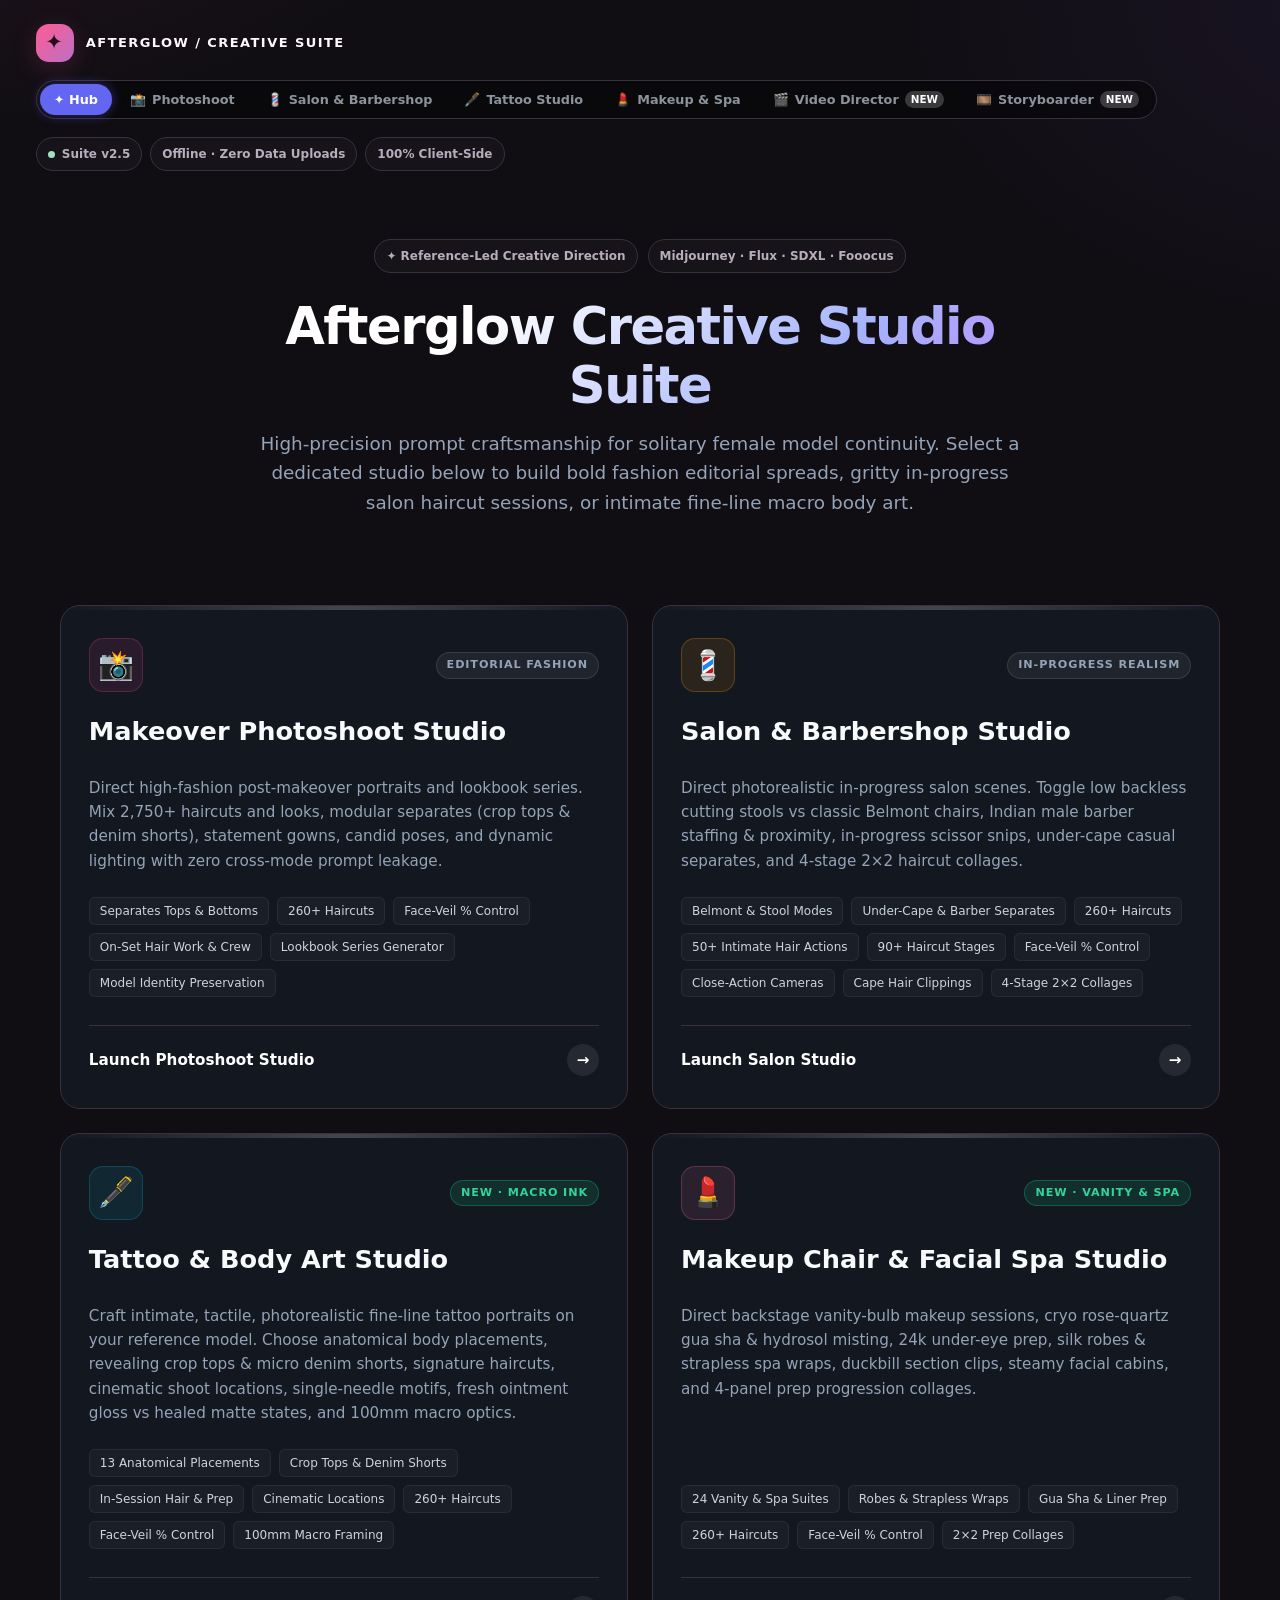
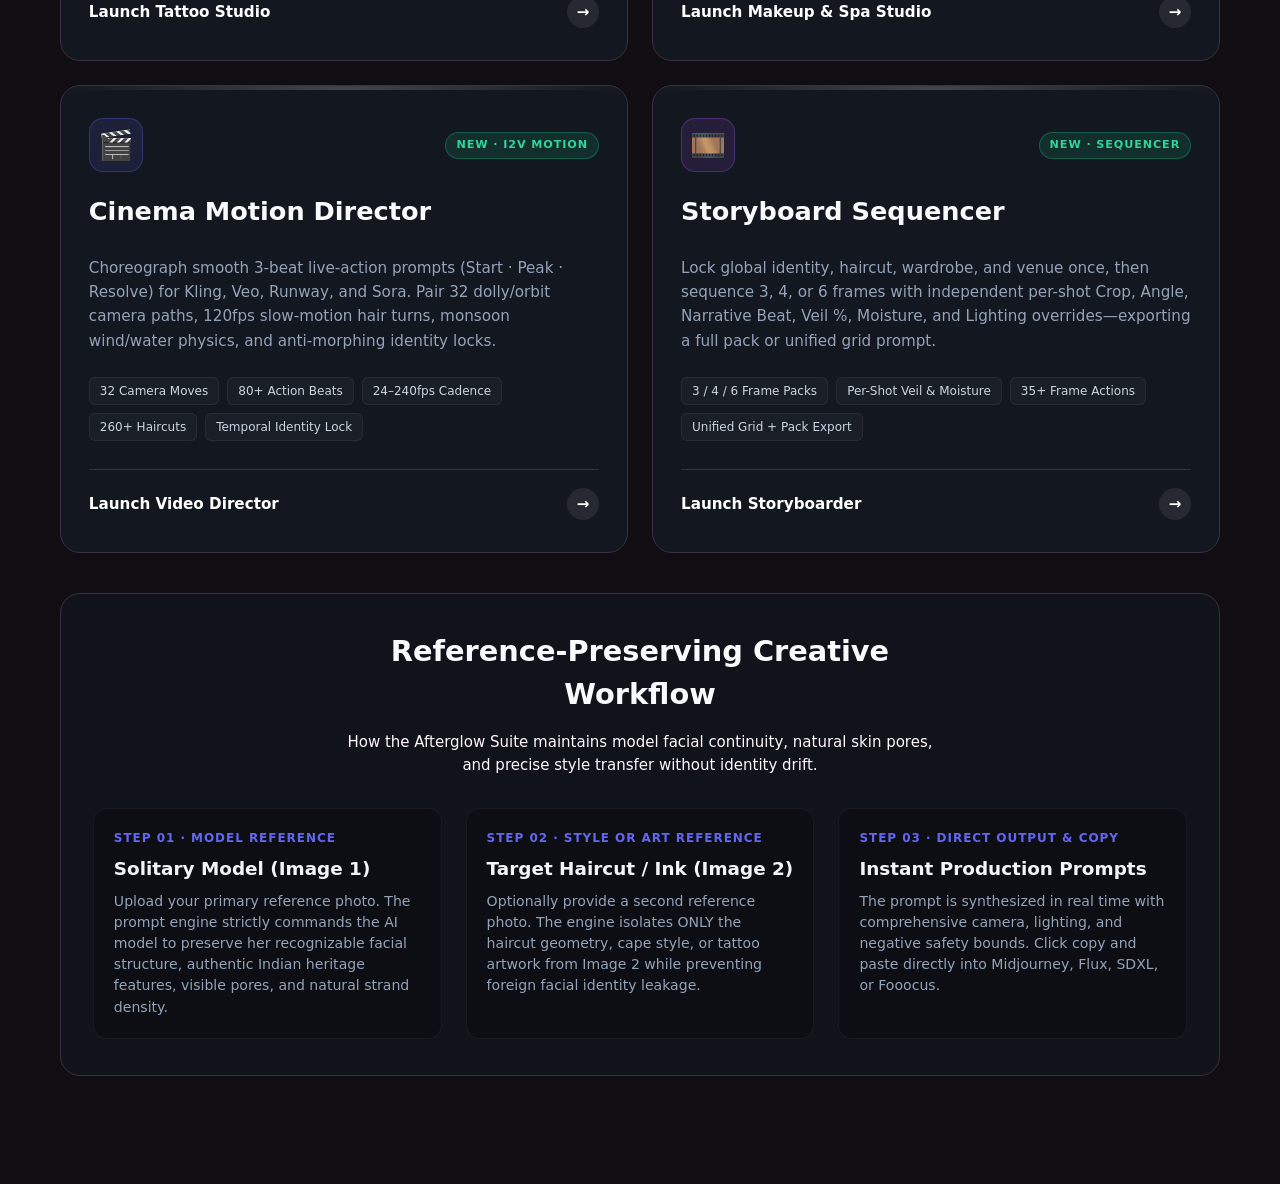
==== commit f361fc83: "Add Cinema Motion Director (video.html) & Narrative Storyboard Sequencer (storyboard.html)" ====
--- a/index.html
+++ b/index.html
@@ -96,6 +96,12 @@
 .portal-card.card-makeup:hover::before {
   background: linear-gradient(90deg, #f472b6, #f59e0b);
 }
+.portal-card.card-video:hover::before {
+  background: linear-gradient(90deg, #6366f1, #06b6d4);
+}
+.portal-card.card-storyboard:hover::before {
+  background: linear-gradient(90deg, #a855f7, #ec4899);
+}
 .portal-card-head {
   display: flex;
   align-items: center;
@@ -128,6 +134,14 @@
 .card-makeup .portal-icon {
   background: rgba(244, 114, 182, 0.1);
   border-color: rgba(244, 114, 182, 0.25);
+}
+.card-video .portal-icon {
+  background: rgba(99, 102, 241, 0.12);
+  border-color: rgba(99, 102, 241, 0.3);
+}
+.card-storyboard .portal-icon {
+  background: rgba(168, 85, 247, 0.12);
+  border-color: rgba(168, 85, 247, 0.3);
 }
 .portal-badge {
   font-size: 0.7rem;
@@ -262,7 +276,9 @@
     <a href="photoshoot.html" class="suite-nav-link"><span class="studio-btn-icon">📸</span> Photoshoot</a>
     <a href="salon.html" class="suite-nav-link"><span class="studio-btn-icon">💈</span> Salon & Barbershop</a>
     <a href="tattoo.html" class="suite-nav-link"><span class="studio-btn-icon">🖋️</span> Tattoo Studio</a>
-    <a href="makeup_spa.html" class="suite-nav-link"><span class="studio-btn-icon">💄</span> Makeup &amp; Spa <span class="nav-badge">NEW</span></a>
+    <a href="makeup_spa.html" class="suite-nav-link"><span class="studio-btn-icon">💄</span> Makeup &amp; Spa</a>
+    <a href="video.html" class="suite-nav-link"><span class="studio-btn-icon">🎬</span> Video Director <span class="nav-badge">NEW</span></a>
+    <a href="storyboard.html" class="suite-nav-link"><span class="studio-btn-icon">🎞️</span> Storyboarder <span class="nav-badge">NEW</span></a>
   </nav>
   <div class="top-meta">
     <span class="pill"><span class="pill-dot"></span> Suite v2.5</span>
@@ -368,6 +384,47 @@
       </div>
       <div class="portal-cta">
         <span>Launch Makeup &amp; Spa Studio</span>
+        <span class="portal-cta-arrow">→</span>
+      </div>
+    </a>
+
+    <!-- Card 5: Cinema Video Motion Director -->
+    <a href="video.html" class="portal-card card-video">
+      <div class="portal-card-head">
+        <div class="portal-icon">🎬</div>
+        <span class="portal-badge badge-new">New · I2V Motion</span>
+      </div>
+      <h2 class="portal-title">Cinema Motion Director</h2>
+      <p class="portal-desc">Choreograph smooth 3-beat live-action prompts (Start · Peak · Resolve) for Kling, Veo, Runway, and Sora. Pair 32 dolly/orbit camera paths, 120fps slow-motion hair turns, monsoon wind/water physics, and anti-morphing identity locks.</p>
+      <div class="portal-features">
+        <span class="portal-tag">32 Camera Moves</span>
+        <span class="portal-tag">80+ Action Beats</span>
+        <span class="portal-tag">24–240fps Cadence</span>
+        <span class="portal-tag">260+ Haircuts</span>
+        <span class="portal-tag">Temporal Identity Lock</span>
+      </div>
+      <div class="portal-cta">
+        <span>Launch Video Director</span>
+        <span class="portal-cta-arrow">→</span>
+      </div>
+    </a>
+
+    <!-- Card 6: Multi-Shot Narrative Storyboard Sequencer -->
+    <a href="storyboard.html" class="portal-card card-storyboard">
+      <div class="portal-card-head">
+        <div class="portal-icon">🎞️</div>
+        <span class="portal-badge badge-new">New · Sequencer</span>
+      </div>
+      <h2 class="portal-title">Storyboard Sequencer</h2>
+      <p class="portal-desc">Lock global identity, haircut, wardrobe, and venue once, then sequence 3, 4, or 6 frames with independent per-shot Crop, Angle, Narrative Beat, Veil %, Moisture, and Lighting overrides—exporting a full pack or unified grid prompt.</p>
+      <div class="portal-features">
+        <span class="portal-tag">3 / 4 / 6 Frame Packs</span>
+        <span class="portal-tag">Per-Shot Veil &amp; Moisture</span>
+        <span class="portal-tag">35+ Frame Actions</span>
+        <span class="portal-tag">Unified Grid + Pack Export</span>
+      </div>
+      <div class="portal-cta">
+        <span>Launch Storyboarder</span>
         <span class="portal-cta-arrow">→</span>
       </div>
     </a>
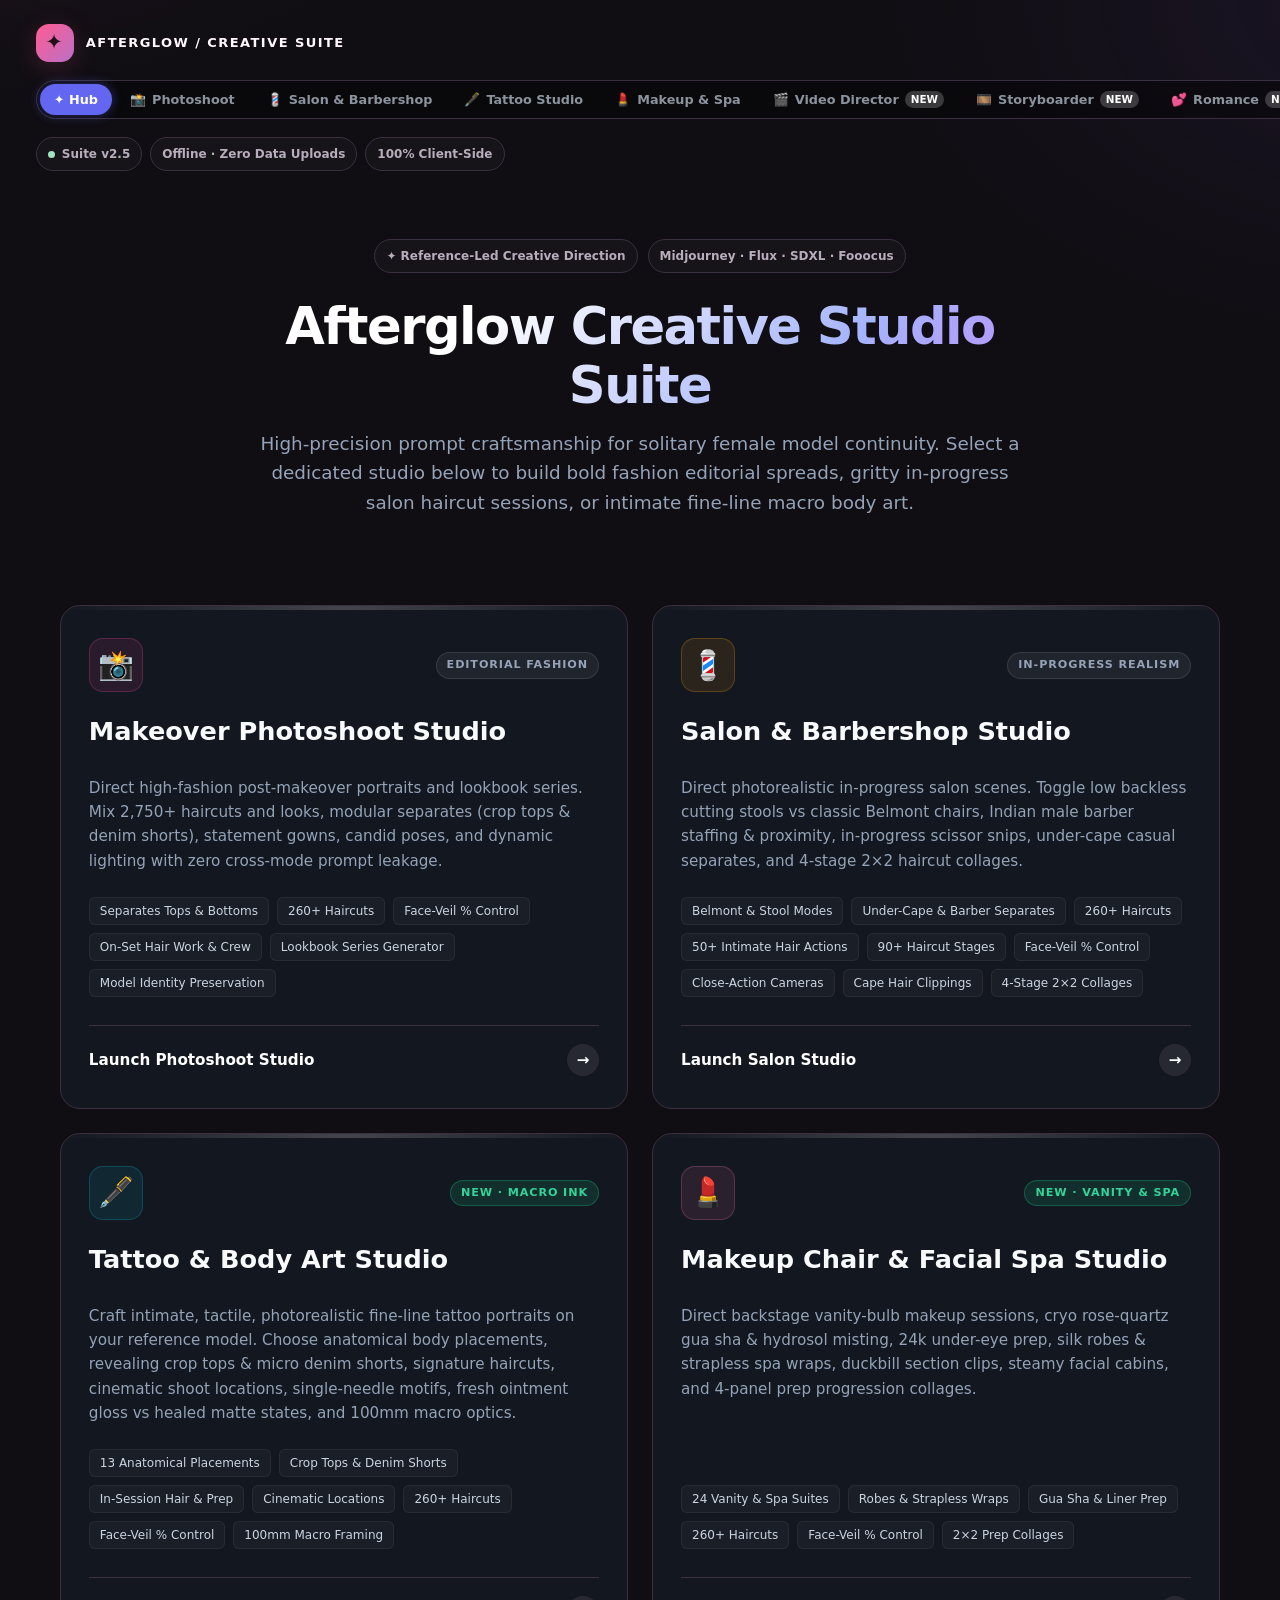
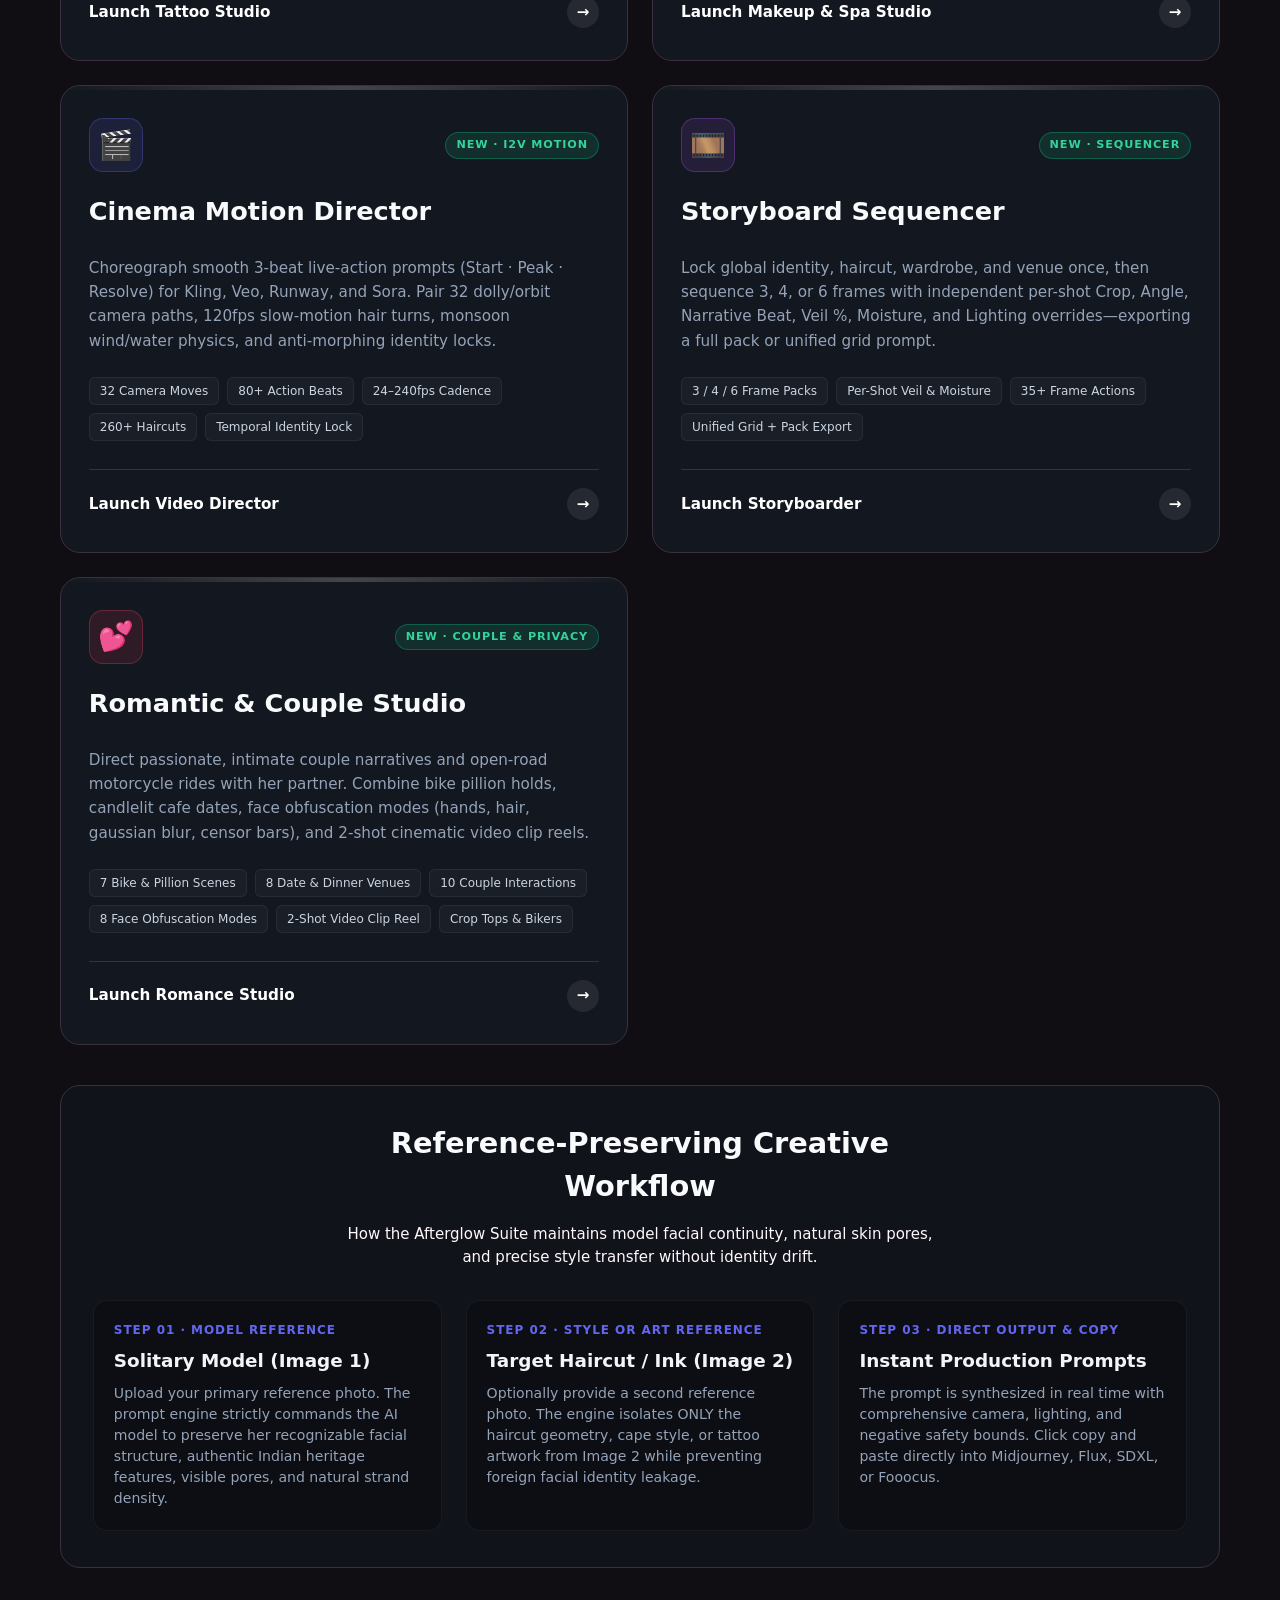
==== commit e6f97d83: "Add face obfuscation options across all studios and create Romantic & Couple Studio" ====
--- a/index.html
+++ b/index.html
@@ -102,6 +102,9 @@
 .portal-card.card-storyboard:hover::before {
   background: linear-gradient(90deg, #a855f7, #ec4899);
 }
+.portal-card.card-romance:hover::before {
+  background: linear-gradient(90deg, #f43f5e, #f59e0b);
+}
 .portal-card-head {
   display: flex;
   align-items: center;
@@ -142,6 +145,10 @@
 .card-storyboard .portal-icon {
   background: rgba(168, 85, 247, 0.12);
   border-color: rgba(168, 85, 247, 0.3);
+}
+.card-romance .portal-icon {
+  background: rgba(244, 63, 94, 0.12);
+  border-color: rgba(244, 63, 94, 0.3);
 }
 .portal-badge {
   font-size: 0.7rem;
@@ -279,6 +286,7 @@
     <a href="makeup_spa.html" class="suite-nav-link"><span class="studio-btn-icon">💄</span> Makeup &amp; Spa</a>
     <a href="video.html" class="suite-nav-link"><span class="studio-btn-icon">🎬</span> Video Director <span class="nav-badge">NEW</span></a>
     <a href="storyboard.html" class="suite-nav-link"><span class="studio-btn-icon">🎞️</span> Storyboarder <span class="nav-badge">NEW</span></a>
+    <a href="romance.html" class="suite-nav-link"><span class="studio-btn-icon">💕</span> Romance <span class="nav-badge">NEW</span></a>
   </nav>
   <div class="top-meta">
     <span class="pill"><span class="pill-dot"></span> Suite v2.5</span>
@@ -425,6 +433,28 @@
       </div>
       <div class="portal-cta">
         <span>Launch Storyboarder</span>
+        <span class="portal-cta-arrow">→</span>
+      </div>
+    </a>
+
+    <!-- Card 7: Romantic & Couple Studio -->
+    <a href="romance.html" class="portal-card card-romance">
+      <div class="portal-card-head">
+        <div class="portal-icon">💕</div>
+        <span class="portal-badge badge-new">New · Couple &amp; Privacy</span>
+      </div>
+      <h2 class="portal-title">Romantic &amp; Couple Studio</h2>
+      <p class="portal-desc">Direct passionate, intimate couple narratives and open-road motorcycle rides with her partner. Combine bike pillion holds, candlelit cafe dates, face obfuscation modes (hands, hair, gaussian blur, censor bars), and 2-shot cinematic video clip reels.</p>
+      <div class="portal-features">
+        <span class="portal-tag">7 Bike &amp; Pillion Scenes</span>
+        <span class="portal-tag">8 Date &amp; Dinner Venues</span>
+        <span class="portal-tag">10 Couple Interactions</span>
+        <span class="portal-tag">8 Face Obfuscation Modes</span>
+        <span class="portal-tag">2-Shot Video Clip Reel</span>
+        <span class="portal-tag">Crop Tops &amp; Bikers</span>
+      </div>
+      <div class="portal-cta">
+        <span>Launch Romance Studio</span>
         <span class="portal-cta-arrow">→</span>
       </div>
     </a>
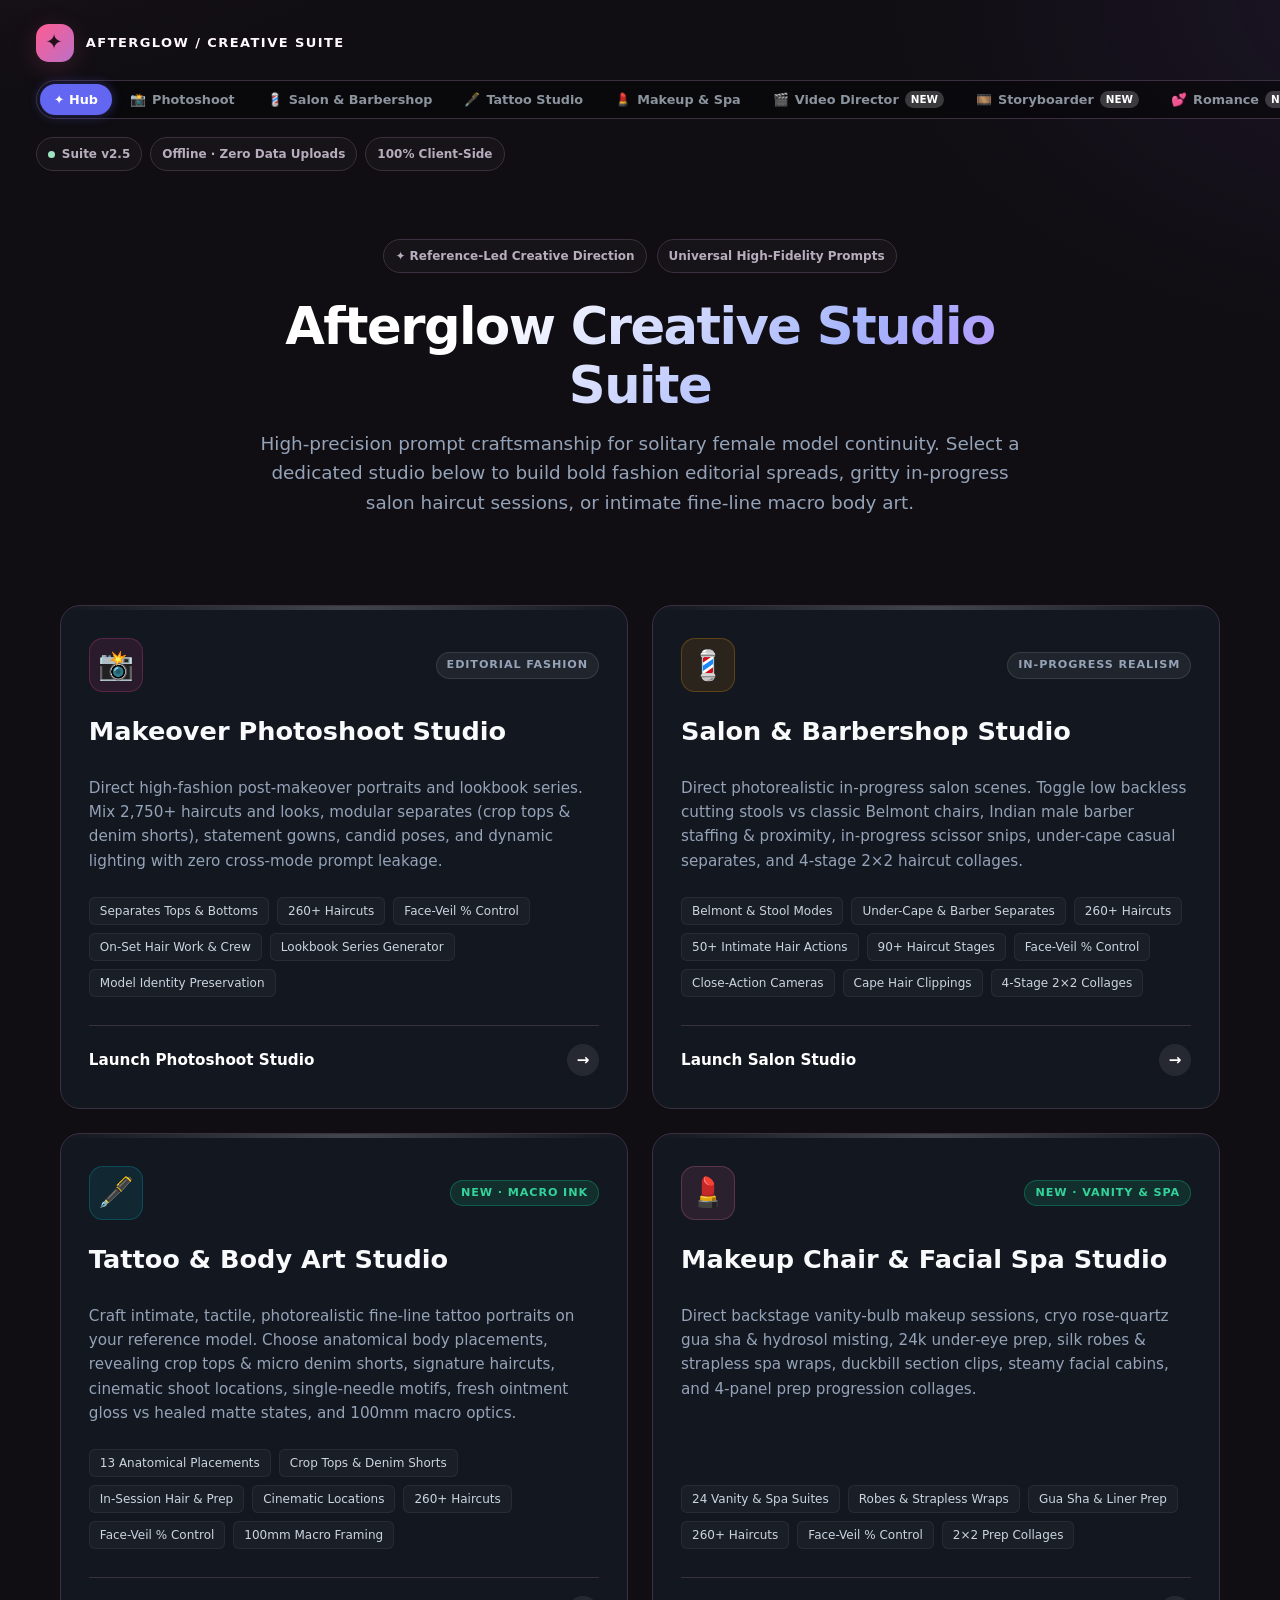
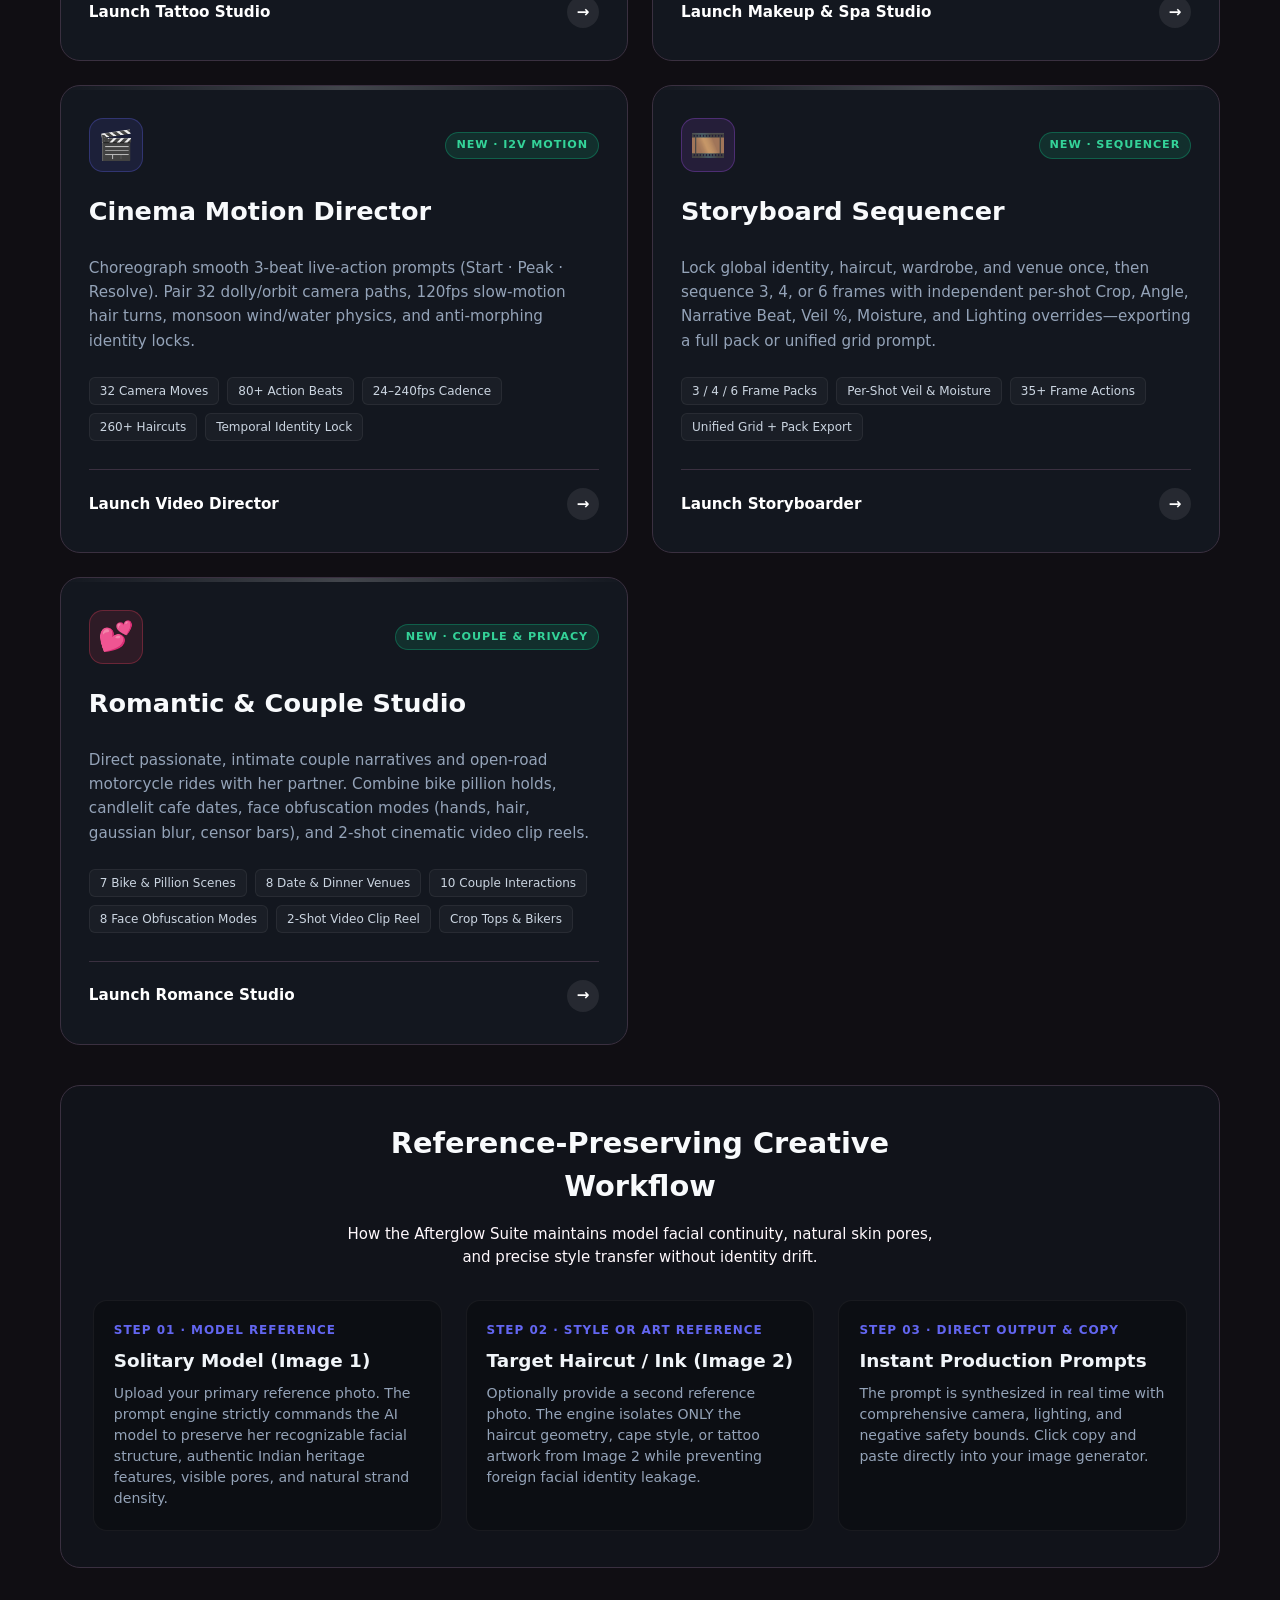
==== commit 71030be5: "Remove specific external model brand references across codebase" ====
--- a/index.html
+++ b/index.html
@@ -299,7 +299,7 @@
   <section class="hub-hero">
     <div class="hub-badges">
       <span class="pill">✦ Reference-Led Creative Direction</span>
-      <span class="pill">Midjourney · Flux · SDXL · Fooocus</span>
+      <span class="pill">Universal High-Fidelity Prompts</span>
     </div>
     <h1>Afterglow <span>Creative Studio</span><br>Suite</h1>
     <p>High-precision prompt craftsmanship for solitary female model continuity. Select a dedicated studio below to build bold fashion editorial spreads, gritty in-progress salon haircut sessions, or intimate fine-line macro body art.</p>
@@ -403,7 +403,7 @@
         <span class="portal-badge badge-new">New · I2V Motion</span>
       </div>
       <h2 class="portal-title">Cinema Motion Director</h2>
-      <p class="portal-desc">Choreograph smooth 3-beat live-action prompts (Start · Peak · Resolve) for Kling, Veo, Runway, and Sora. Pair 32 dolly/orbit camera paths, 120fps slow-motion hair turns, monsoon wind/water physics, and anti-morphing identity locks.</p>
+      <p class="portal-desc">Choreograph smooth 3-beat live-action prompts (Start · Peak · Resolve). Pair 32 dolly/orbit camera paths, 120fps slow-motion hair turns, monsoon wind/water physics, and anti-morphing identity locks.</p>
       <div class="portal-features">
         <span class="portal-tag">32 Camera Moves</span>
         <span class="portal-tag">80+ Action Beats</span>
@@ -479,7 +479,7 @@
       <div class="workflow-card">
         <div class="workflow-step">Step 03 · Direct Output & Copy</div>
         <h3>Instant Production Prompts</h3>
-        <p>The prompt is synthesized in real time with comprehensive camera, lighting, and negative safety bounds. Click copy and paste directly into Midjourney, Flux, SDXL, or Fooocus.</p>
+        <p>The prompt is synthesized in real time with comprehensive camera, lighting, and negative safety bounds. Click copy and paste directly into your image generator.</p>
       </div>
     </div>
   </section>
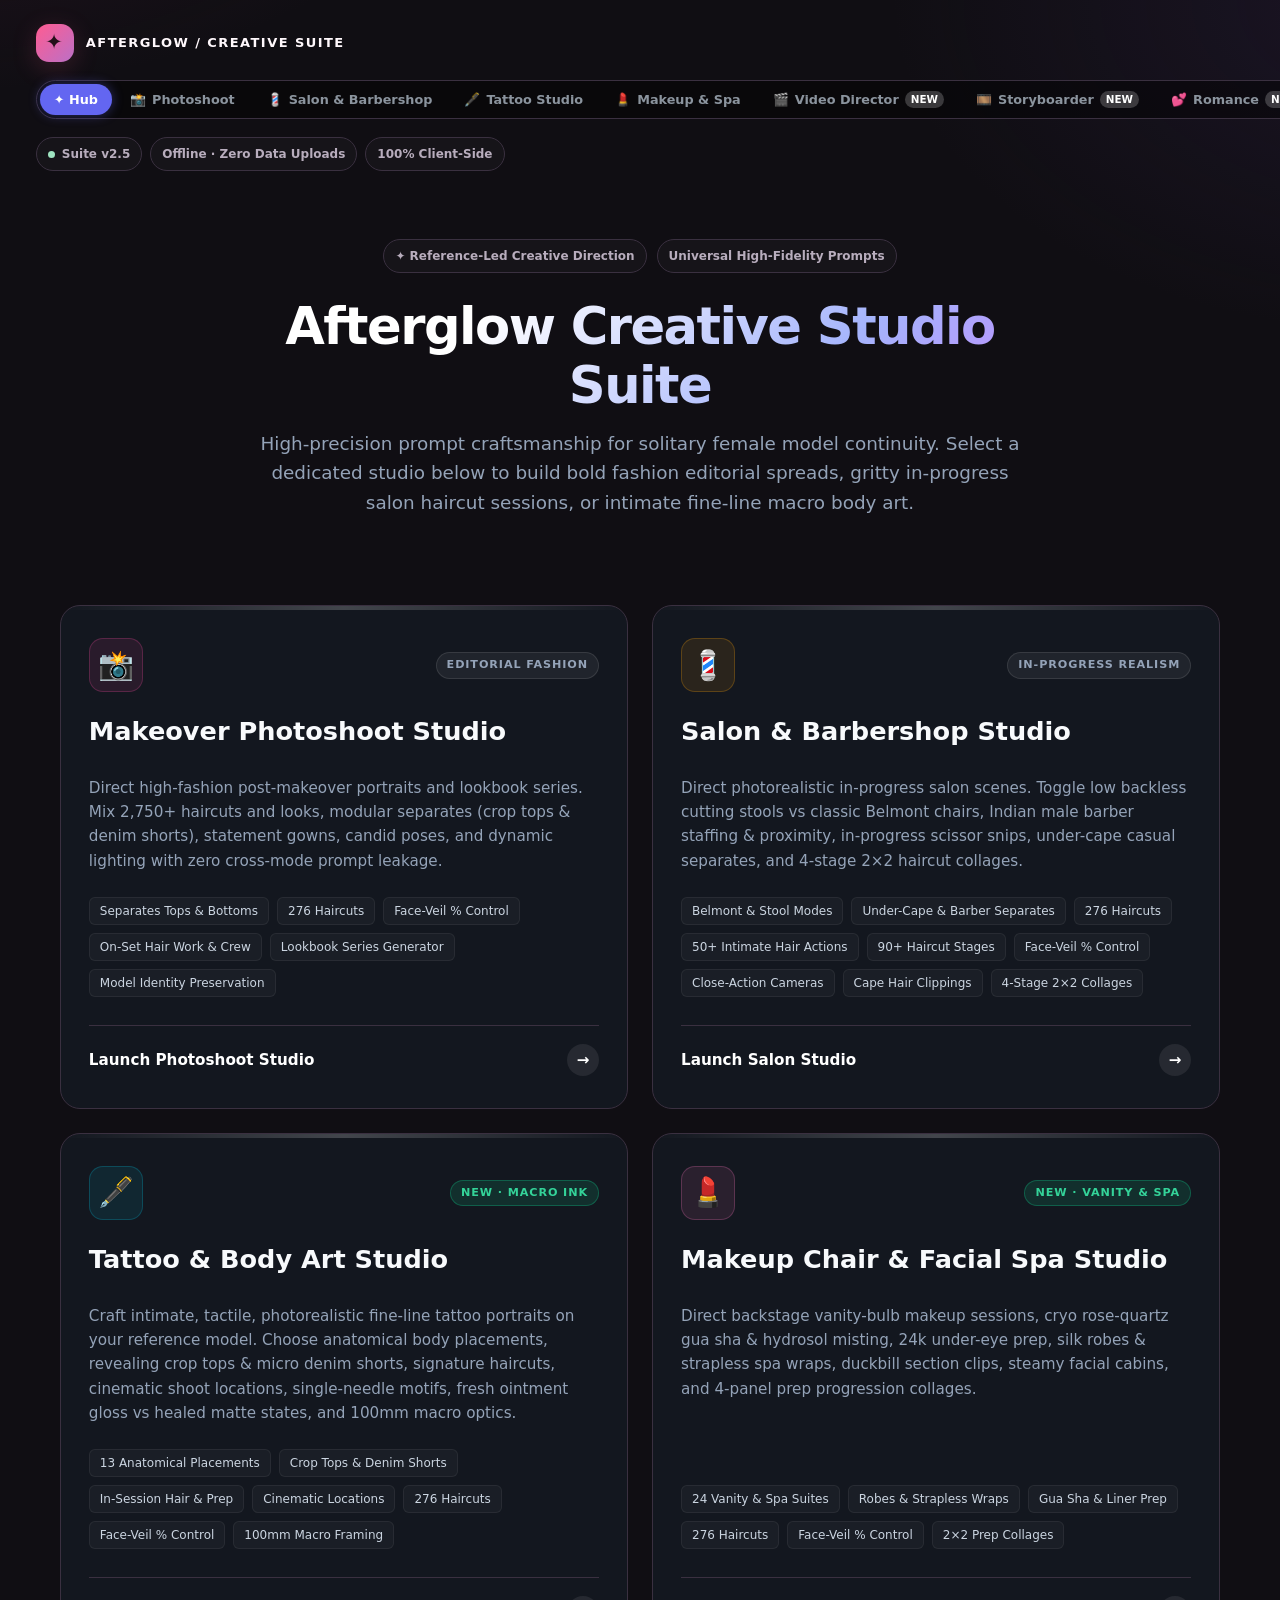
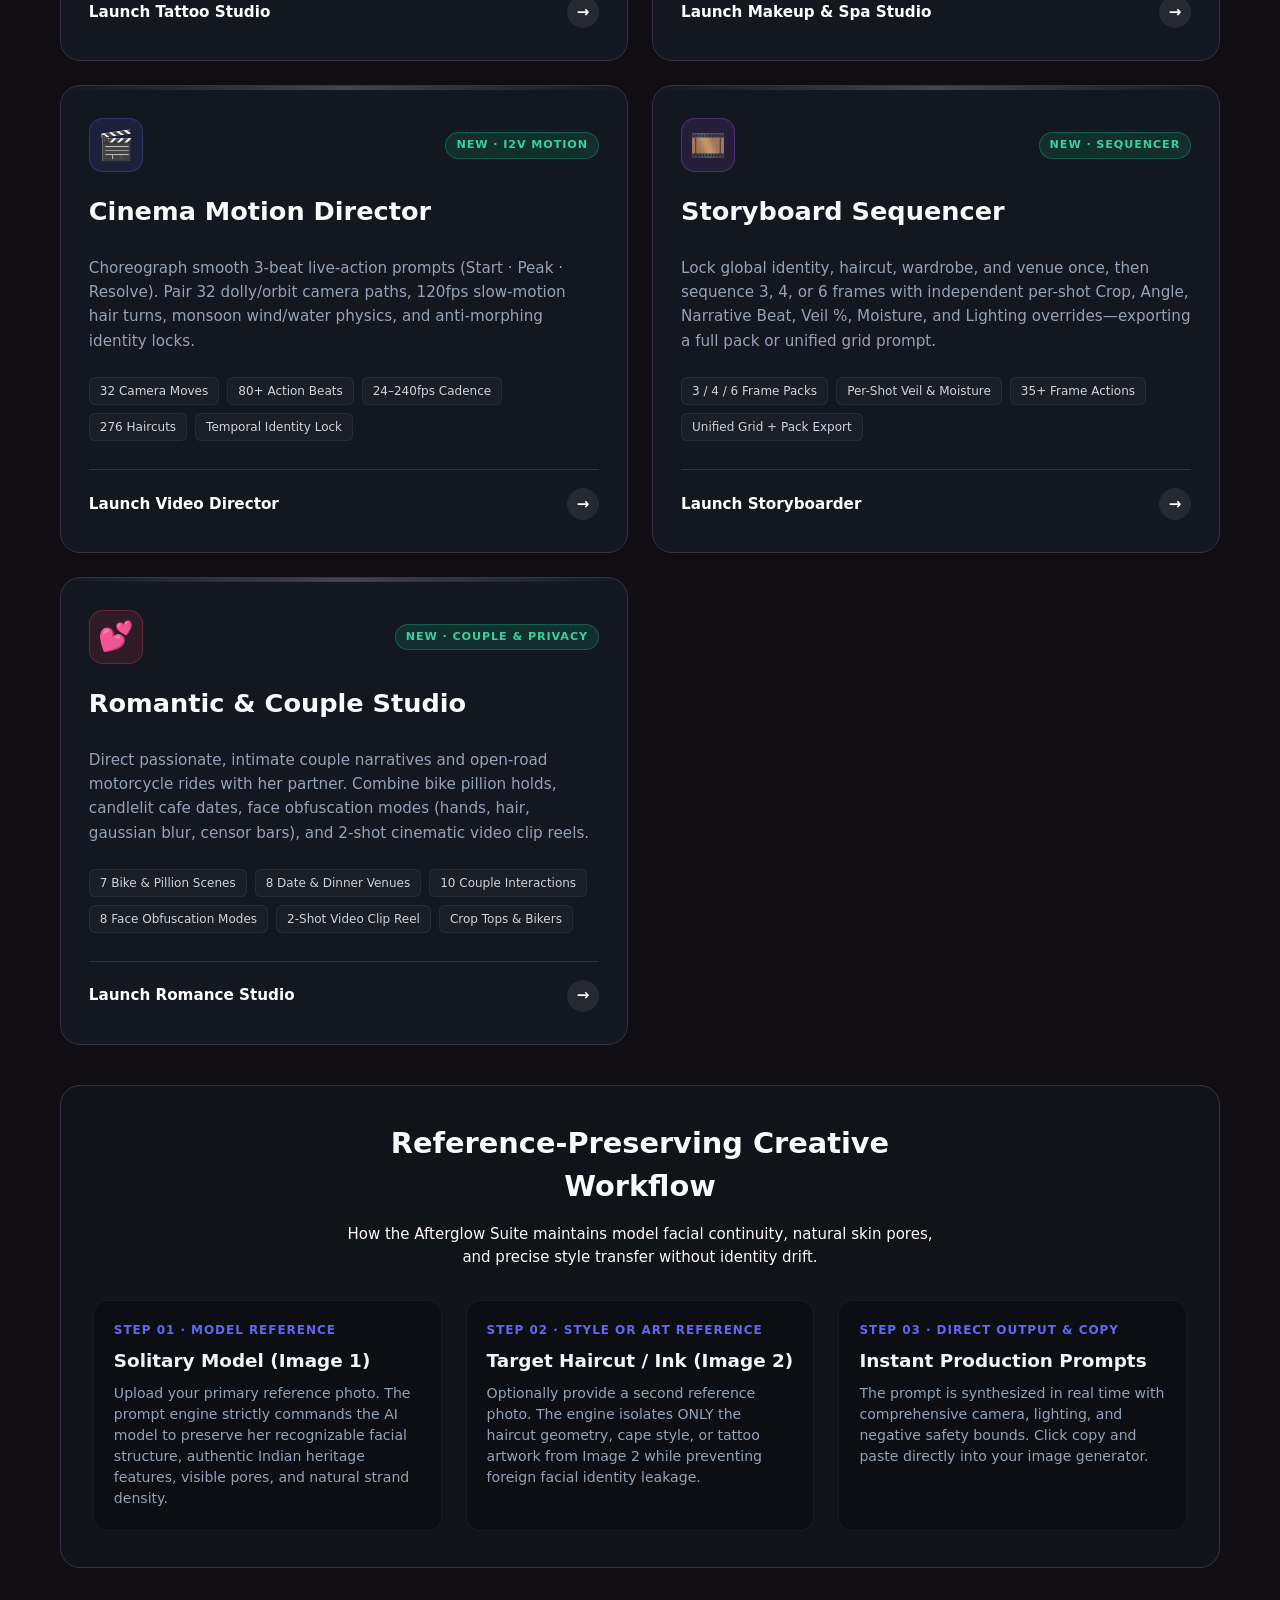
==== commit 56f786b6: "Fix 31 verified bugs across prompt engines, studio UIs, datasets, and veil systems" ====
--- a/index.html
+++ b/index.html
@@ -315,7 +315,7 @@
       <h2 class="portal-title">Makeover Photoshoot Studio</h2>
       <p class="portal-desc">Direct high-fashion post-makeover portraits and lookbook series. Mix 2,750+ haircuts and looks, modular separates (crop tops &amp; denim shorts), statement gowns, candid poses, and dynamic lighting with zero cross-mode prompt leakage.</p>
       <div class="portal-features">
-        <span class="portal-tag">Separates Tops &amp; Bottoms</span><span class="portal-tag">260+ Haircuts</span>
+        <span class="portal-tag">Separates Tops &amp; Bottoms</span><span class="portal-tag">276 Haircuts</span>
         <span class="portal-tag">Face-Veil % Control</span>
         <span class="portal-tag">On-Set Hair Work &amp; Crew</span>
         <span class="portal-tag">Lookbook Series Generator</span>
@@ -337,7 +337,7 @@
       <p class="portal-desc">Direct photorealistic in-progress salon scenes. Toggle low backless cutting stools vs classic Belmont chairs, Indian male barber staffing &amp; proximity, in-progress scissor snips, under-cape casual separates, and 4-stage 2×2 haircut collages.</p>
       <div class="portal-features">
         <span class="portal-tag">Belmont &amp; Stool Modes</span>
-        <span class="portal-tag">Under-Cape &amp; Barber Separates</span><span class="portal-tag">260+ Haircuts</span>
+        <span class="portal-tag">Under-Cape &amp; Barber Separates</span><span class="portal-tag">276 Haircuts</span>
         <span class="portal-tag">50+ Intimate Hair Actions</span>
         <span class="portal-tag">90+ Haircut Stages</span>
         <span class="portal-tag">Face-Veil % Control</span>
@@ -364,7 +364,7 @@
         <span class="portal-tag">Crop Tops &amp; Denim Shorts</span>
         <span class="portal-tag">In-Session Hair &amp; Prep</span>
         <span class="portal-tag">Cinematic Locations</span>
-        <span class="portal-tag">260+ Haircuts</span>
+        <span class="portal-tag">276 Haircuts</span>
         <span class="portal-tag">Face-Veil % Control</span>
         <span class="portal-tag">100mm Macro Framing</span>
       </div>
@@ -386,7 +386,7 @@
         <span class="portal-tag">24 Vanity &amp; Spa Suites</span>
         <span class="portal-tag">Robes &amp; Strapless Wraps</span>
         <span class="portal-tag">Gua Sha &amp; Liner Prep</span>
-        <span class="portal-tag">260+ Haircuts</span>
+        <span class="portal-tag">276 Haircuts</span>
         <span class="portal-tag">Face-Veil % Control</span>
         <span class="portal-tag">2×2 Prep Collages</span>
       </div>
@@ -408,7 +408,7 @@
         <span class="portal-tag">32 Camera Moves</span>
         <span class="portal-tag">80+ Action Beats</span>
         <span class="portal-tag">24–240fps Cadence</span>
-        <span class="portal-tag">260+ Haircuts</span>
+        <span class="portal-tag">276 Haircuts</span>
         <span class="portal-tag">Temporal Identity Lock</span>
       </div>
       <div class="portal-cta">
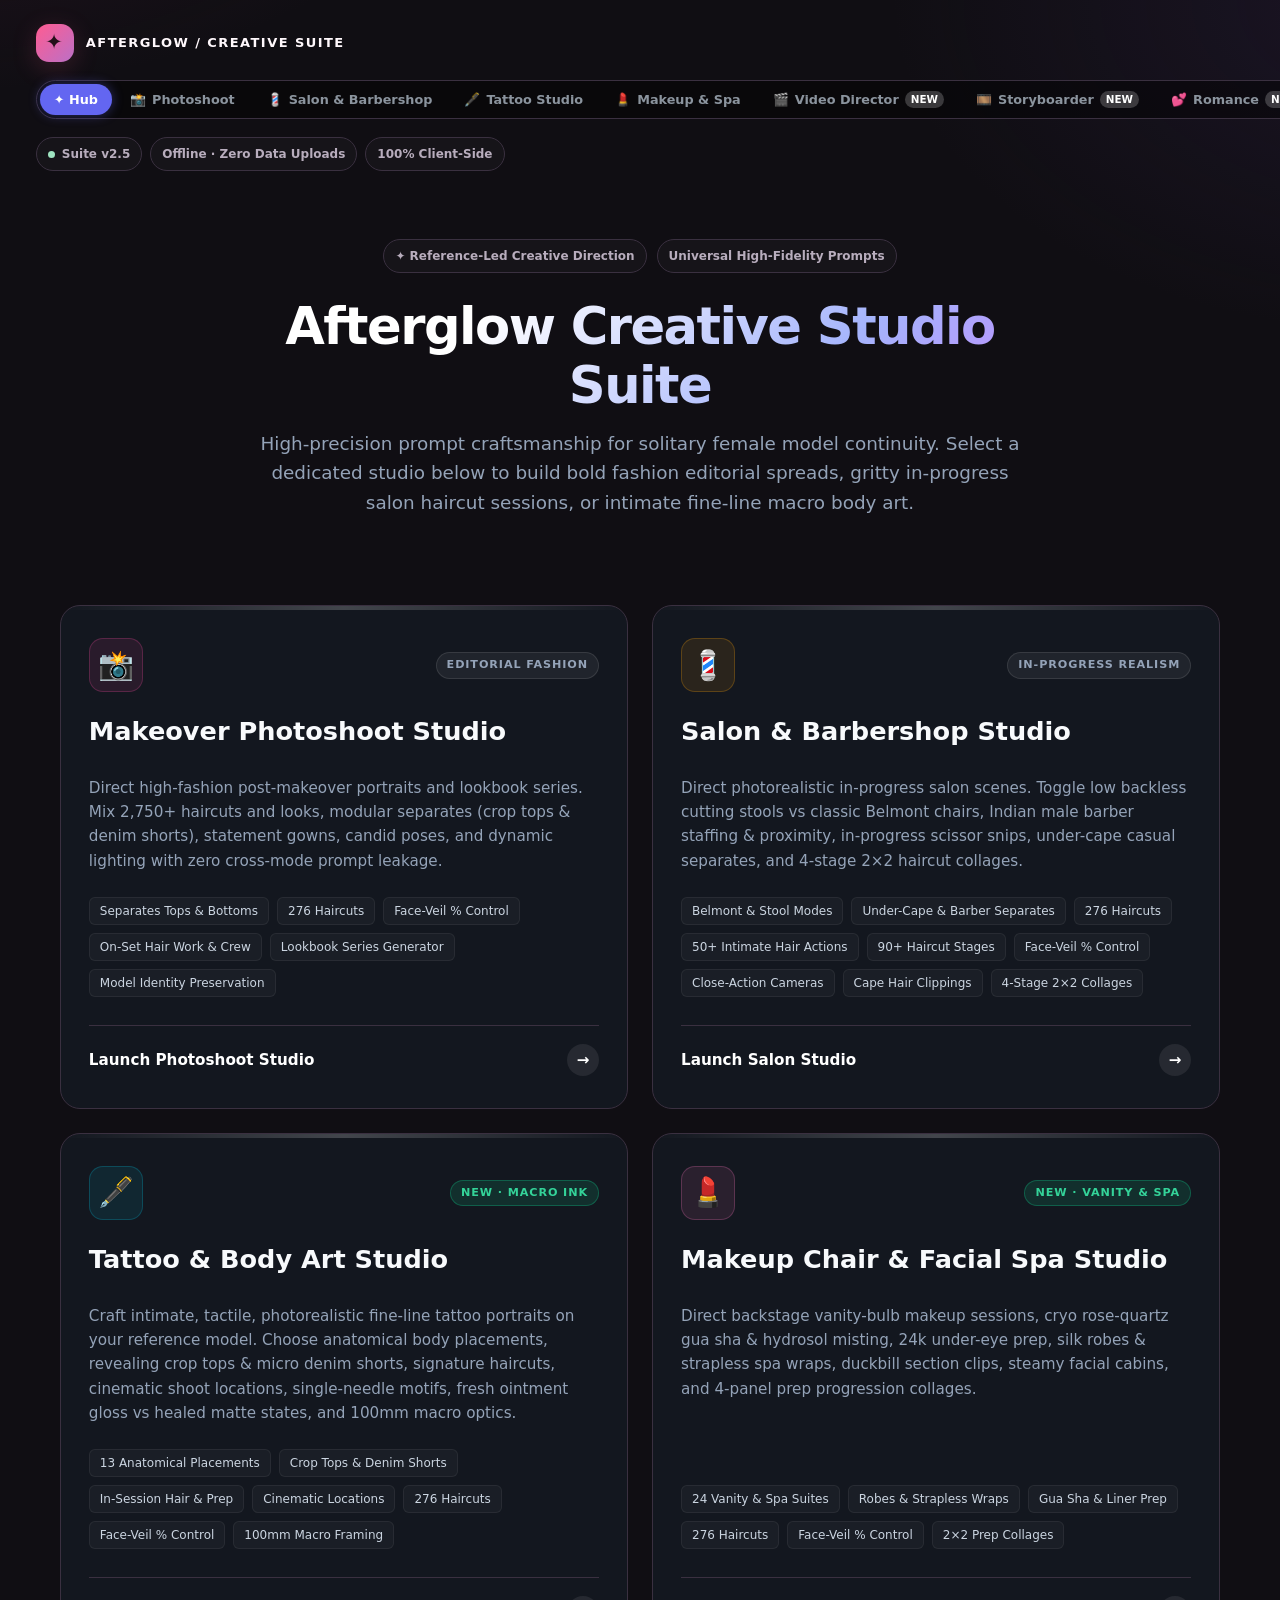
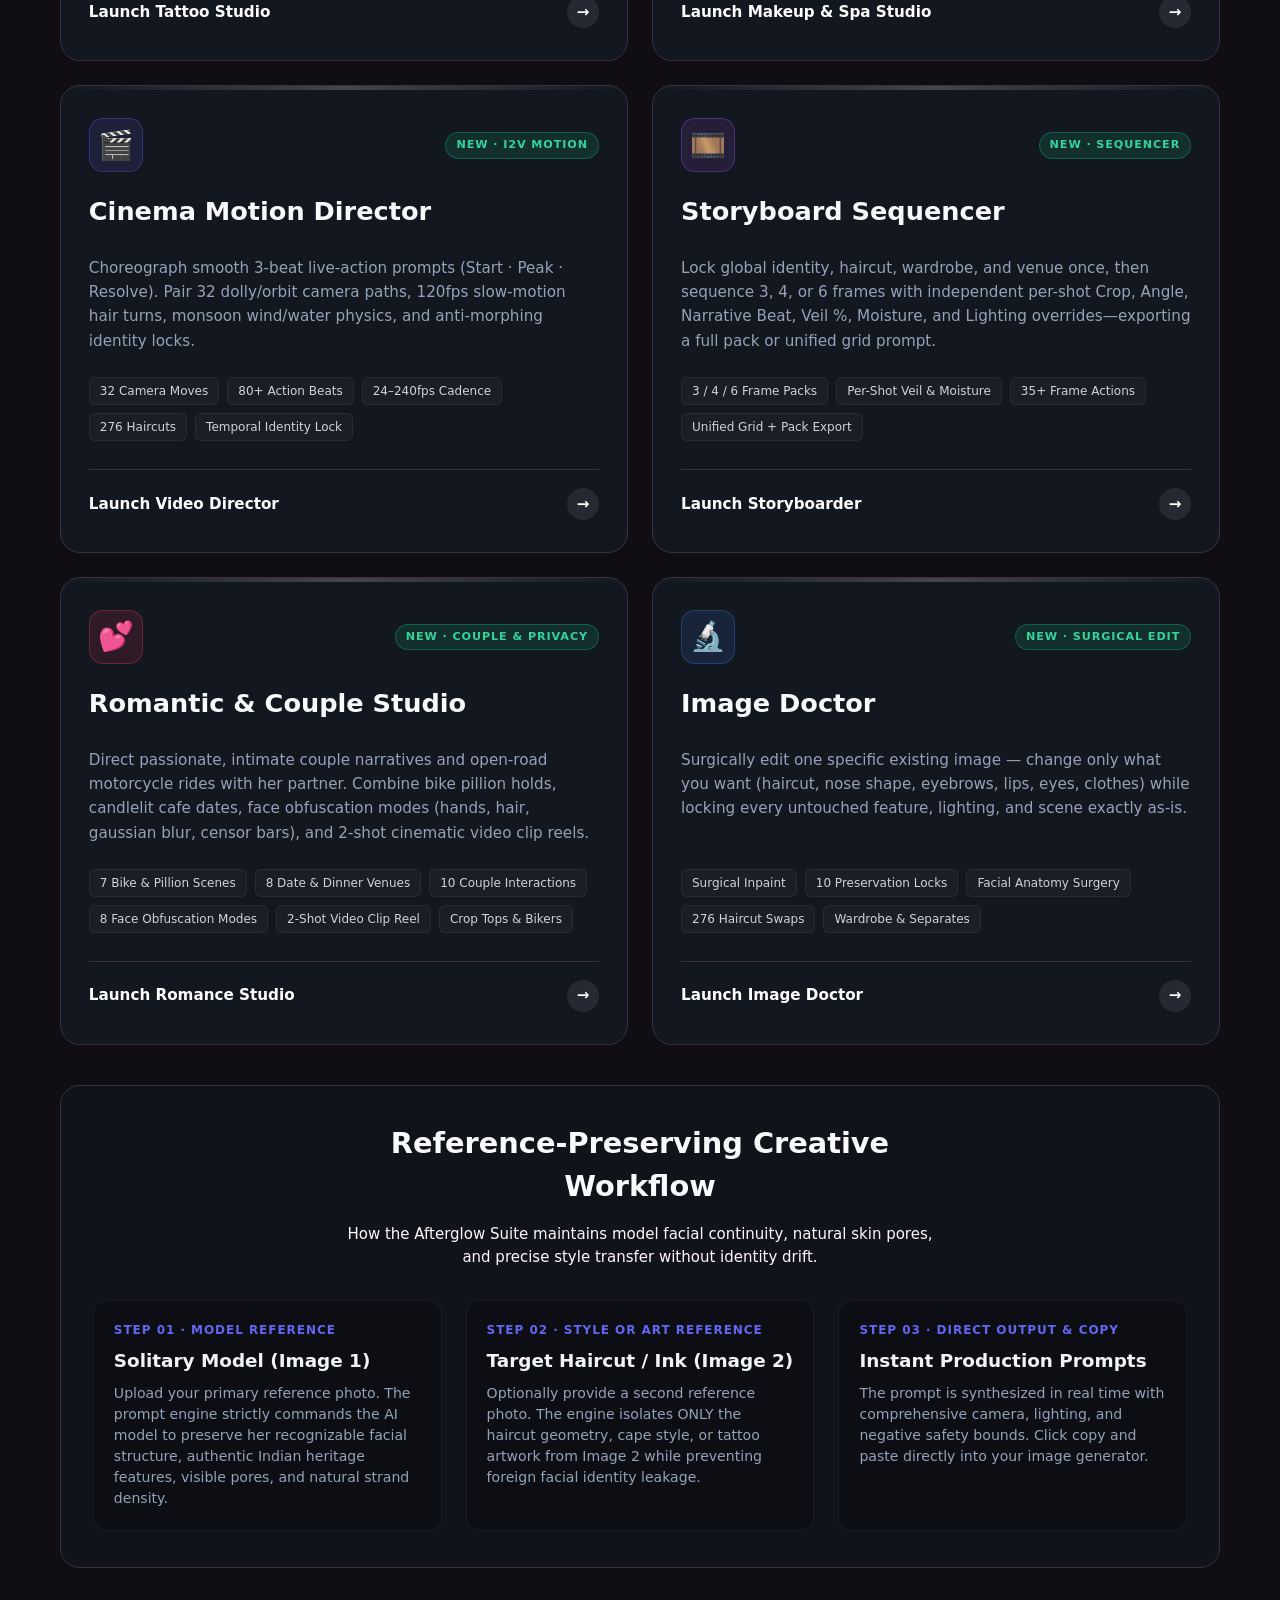
==== commit a05ea736: "Add Image Doctor studio: surgical inpaint & targeted edit prompt builder" ====
--- a/index.html
+++ b/index.html
@@ -105,6 +105,9 @@
 .portal-card.card-romance:hover::before {
   background: linear-gradient(90deg, #f43f5e, #f59e0b);
 }
+.portal-card.card-doctor:hover::before {
+  background: linear-gradient(90deg, #3b82f6, #10b981);
+}
 .portal-card-head {
   display: flex;
   align-items: center;
@@ -149,6 +152,10 @@
 .card-romance .portal-icon {
   background: rgba(244, 63, 94, 0.12);
   border-color: rgba(244, 63, 94, 0.3);
+}
+.card-doctor .portal-icon {
+  background: rgba(59, 130, 246, 0.12);
+  border-color: rgba(59, 130, 246, 0.3);
 }
 .portal-badge {
   font-size: 0.7rem;
@@ -287,6 +294,7 @@
     <a href="video.html" class="suite-nav-link"><span class="studio-btn-icon">🎬</span> Video Director <span class="nav-badge">NEW</span></a>
     <a href="storyboard.html" class="suite-nav-link"><span class="studio-btn-icon">🎞️</span> Storyboarder <span class="nav-badge">NEW</span></a>
     <a href="romance.html" class="suite-nav-link"><span class="studio-btn-icon">💕</span> Romance <span class="nav-badge">NEW</span></a>
+    <a href="image_doctor.html" class="suite-nav-link"><span class="studio-btn-icon">🔬</span> Image Doctor <span class="nav-badge">NEW</span></a>
   </nav>
   <div class="top-meta">
     <span class="pill"><span class="pill-dot"></span> Suite v2.5</span>
@@ -455,6 +463,27 @@
       </div>
       <div class="portal-cta">
         <span>Launch Romance Studio</span>
+        <span class="portal-cta-arrow">→</span>
+      </div>
+    </a>
+
+    <!-- Card 8: Image Doctor Surgical Edit Studio -->
+    <a href="image_doctor.html" class="portal-card card-doctor">
+      <div class="portal-card-head">
+        <div class="portal-icon">🔬</div>
+        <span class="portal-badge badge-new">New · Surgical Edit</span>
+      </div>
+      <h2 class="portal-title">Image Doctor</h2>
+      <p class="portal-desc">Surgically edit one specific existing image — change only what you want (haircut, nose shape, eyebrows, lips, eyes, clothes) while locking every untouched feature, lighting, and scene exactly as-is.</p>
+      <div class="portal-features">
+        <span class="portal-tag">Surgical Inpaint</span>
+        <span class="portal-tag">10 Preservation Locks</span>
+        <span class="portal-tag">Facial Anatomy Surgery</span>
+        <span class="portal-tag">276 Haircut Swaps</span>
+        <span class="portal-tag">Wardrobe &amp; Separates</span>
+      </div>
+      <div class="portal-cta">
+        <span>Launch Image Doctor</span>
         <span class="portal-cta-arrow">→</span>
       </div>
     </a>
--- a/css/shared.css
+++ b/css/shared.css
@@ -461,3 +461,408 @@
   gap: 10px;
 }
 
+/* ==========================================
+   Reference Transfer & AI Face Generation Hub
+   ========================================== */
+.ref-picker-card {
+  grid-column: 1 / -1;
+  margin: 0 0 20px 0;
+  padding: 16px 18px;
+  background: linear-gradient(135deg, rgba(168, 85, 247, 0.06), rgba(236, 72, 153, 0.04), rgba(255, 255, 255, 0.02));
+  border: 1px solid rgba(168, 85, 247, 0.28);
+  border-radius: 14px;
+  display: flex;
+  flex-direction: column;
+  gap: 14px;
+  box-shadow: 0 4px 20px rgba(0, 0, 0, 0.25);
+}
+
+.ref-card-header {
+  display: flex;
+  justify-content: space-between;
+  align-items: center;
+  flex-wrap: wrap;
+  gap: 10px;
+}
+
+.ref-card-title-wrap {
+  display: flex;
+  align-items: center;
+  gap: 10px;
+}
+
+.ref-card-icon {
+  font-size: 22px;
+  line-height: 1;
+}
+
+.ref-card-title {
+  font-size: 14px;
+  color: #fff;
+  font-weight: 700;
+  display: block;
+}
+
+.ref-card-subtitle {
+  font-size: 11px;
+  color: var(--text-dim, #9ca3af);
+  display: block;
+  margin-top: 2px;
+}
+
+.ref-active-badge {
+  font-size: 11px;
+  font-weight: 600;
+  padding: 4px 10px;
+  border-radius: 999px;
+  background: rgba(168, 85, 247, 0.18);
+  border: 1px solid rgba(168, 85, 247, 0.35);
+  color: #d8b4fe;
+}
+
+.ref-section-row {
+  display: flex;
+  justify-content: space-between;
+  align-items: center;
+  flex-wrap: wrap;
+  gap: 12px;
+}
+
+.ref-row-label strong {
+  font-size: 12px;
+  color: #fff;
+  display: block;
+}
+
+.ref-row-label small {
+  font-size: 10.5px;
+  color: #888;
+  display: block;
+}
+
+.ref-face-seg {
+  display: flex;
+  gap: 4px;
+}
+
+.ref-chip-grid {
+  display: flex;
+  flex-wrap: wrap;
+  gap: 7px;
+  width: 100%;
+}
+
+.ref-chip {
+  display: inline-flex;
+  align-items: center;
+  gap: 6px;
+  padding: 6px 12px;
+  border-radius: 8px;
+  font-size: 11.5px;
+  cursor: pointer;
+  border: 1px solid rgba(255, 255, 255, 0.1);
+  background: rgba(255, 255, 255, 0.03);
+  color: #ccc;
+  transition: all 0.15s ease;
+}
+
+.ref-chip:hover {
+  border-color: rgba(168, 85, 247, 0.4);
+  color: #fff;
+  background: rgba(255, 255, 255, 0.06);
+}
+
+.ref-chip.active {
+  background: linear-gradient(135deg, rgba(168, 85, 247, 0.35), rgba(236, 72, 153, 0.35));
+  border-color: rgba(216, 180, 254, 0.6);
+  color: #fff;
+  font-weight: 600;
+  box-shadow: 0 0 10px rgba(168, 85, 247, 0.25);
+}
+
+.ref-chip-check {
+  font-size: 11px;
+  opacity: 0.7;
+  font-weight: 700;
+}
+
+.ref-chip.active .ref-chip-check {
+  opacity: 1;
+  color: #4ade80;
+}
+
+.ref-presets-row {
+  display: flex;
+  align-items: center;
+  flex-wrap: wrap;
+  gap: 8px;
+  padding-top: 10px;
+  border-top: 1px solid rgba(255, 255, 255, 0.06);
+}
+
+.ref-presets-label {
+  font-size: 11px;
+  color: #888;
+  font-weight: 600;
+}
+
+.ref-presets-buttons {
+  display: flex;
+  flex-wrap: wrap;
+  gap: 6px;
+}
+
+.ref-preset-btn {
+  padding: 4px 10px;
+  font-size: 10.5px;
+  border-radius: 6px;
+  background: rgba(255, 255, 255, 0.04);
+  border: 1px solid rgba(255, 255, 255, 0.08);
+  color: #aaa;
+  cursor: pointer;
+  transition: all 0.15s ease;
+}
+
+.ref-preset-btn:hover {
+  background: rgba(255, 255, 255, 0.09);
+  color: #fff;
+}
+
+/* Locked Field States */
+.field.ref-locked {
+  border-color: rgba(168, 85, 247, 0.45) !important;
+  background: rgba(168, 85, 247, 0.03) !important;
+}
+
+.field.ref-locked .custom-select {
+  opacity: 0.72;
+  pointer-events: none;
+}
+
+.ref-locked-badge {
+  display: inline-flex;
+  align-items: center;
+  gap: 4px;
+  font-size: 10px;
+  font-weight: 700;
+  padding: 2px 7px;
+  border-radius: 5px;
+  background: rgba(168, 85, 247, 0.2);
+  border: 1px solid rgba(168, 85, 247, 0.45);
+  color: #d8b4fe;
+  margin-left: 6px;
+}
+
+.btn-ref-unlock {
+  background: transparent;
+  border: 1px solid rgba(255, 255, 255, 0.15);
+  border-radius: 4px;
+  color: #aaa;
+  font-size: 10px;
+  padding: 2px 6px;
+  cursor: pointer;
+  margin-left: 6px;
+  transition: all 0.15s ease;
+}
+
+.btn-ref-unlock:hover {
+  background: rgba(239, 68, 68, 0.2);
+  border-color: rgba(239, 68, 68, 0.5);
+  color: #fca5a5;
+}
+
+/* Fresh AI Face Architecture & Divergence Controls */
+.ref-archetype-box {
+  display: flex;
+  flex-direction: column;
+  gap: 10px;
+  background: rgba(168, 85, 247, 0.08);
+  border: 1px solid rgba(168, 85, 247, 0.32);
+  border-radius: 10px;
+  padding: 12px 14px;
+  margin-top: 10px;
+}
+
+.ref-archetype-head {
+  display: flex;
+  justify-content: space-between;
+  align-items: center;
+  flex-wrap: wrap;
+  gap: 8px;
+}
+
+.ref-archetype-head strong {
+  font-size: 11.5px;
+  color: #f3e8ff;
+}
+
+.ref-archetype-head small {
+  font-size: 10px;
+  color: #c084fc;
+}
+
+.ref-archetype-grid {
+  display: flex;
+  flex-wrap: wrap;
+  gap: 6px;
+}
+
+.ref-archetype-btn {
+  padding: 5px 10px;
+  font-size: 11px;
+  border-radius: 7px;
+  background: rgba(255, 255, 255, 0.04);
+  border: 1px solid rgba(255, 255, 255, 0.12);
+  color: #ddd;
+  cursor: pointer;
+  transition: all 0.15s ease;
+}
+
+.ref-archetype-btn:hover {
+  background: rgba(168, 85, 247, 0.2);
+  border-color: rgba(168, 85, 247, 0.5);
+  color: #fff;
+}
+
+.ref-archetype-btn.active {
+  background: linear-gradient(135deg, rgba(168, 85, 247, 0.45), rgba(236, 72, 153, 0.45));
+  border-color: #d8b4fe;
+  color: #fff;
+  font-weight: 700;
+  box-shadow: 0 0 8px rgba(168, 85, 247, 0.3);
+}
+
+.ref-divergence-row {
+  display: flex;
+  align-items: center;
+  justify-content: space-between;
+  flex-wrap: wrap;
+  gap: 8px;
+  padding-top: 6px;
+  border-top: 1px dashed rgba(255, 255, 255, 0.08);
+}
+
+.ref-divergence-label {
+  font-size: 10.5px;
+  color: #ccc;
+  font-weight: 600;
+}
+
+.ref-divergence-seg {
+  display: inline-flex;
+  gap: 3px;
+  background: rgba(0, 0, 0, 0.25);
+  padding: 2px;
+  border-radius: 6px;
+  border: 1px solid rgba(255, 255, 255, 0.08);
+}
+
+.ref-divergence-btn {
+  padding: 3px 8px;
+  font-size: 10px;
+  border: none;
+  background: transparent;
+  color: #aaa;
+  border-radius: 4px;
+  cursor: pointer;
+  transition: all 0.15s ease;
+}
+
+.ref-divergence-btn:hover {
+  color: #fff;
+}
+
+.ref-divergence-btn.active {
+  background: #a855f7;
+  color: #fff;
+  font-weight: 700;
+}
+
+.ref-shift-badge {
+  font-size: 10px;
+  color: #c084fc;
+  background: rgba(168, 85, 247, 0.12);
+  border: 1px solid rgba(168, 85, 247, 0.25);
+  border-radius: 6px;
+  padding: 5px 9px;
+  line-height: 1.35;
+}
+
+.ref-intensity-row {
+  display: flex;
+  align-items: center;
+  justify-content: space-between;
+  flex-wrap: wrap;
+  gap: 8px;
+  padding-top: 6px;
+  border-top: 1px dashed rgba(255, 255, 255, 0.08);
+}
+
+.ref-intensity-label {
+  font-size: 10.5px;
+  color: #ccc;
+  font-weight: 600;
+}
+
+.ref-intensity-seg {
+  display: inline-flex;
+  gap: 3px;
+  background: rgba(0, 0, 0, 0.25);
+  padding: 2px;
+  border-radius: 6px;
+  border: 1px solid rgba(255, 255, 255, 0.08);
+}
+
+.ref-intensity-btn {
+  padding: 3px 8px;
+  font-size: 10px;
+  border: none;
+  background: transparent;
+  color: #aaa;
+  border-radius: 4px;
+  cursor: pointer;
+  transition: all 0.15s ease;
+}
+
+.ref-intensity-btn:hover {
+  color: #fff;
+}
+
+.ref-intensity-btn.active {
+  background: linear-gradient(135deg, #a855f7, #ec4899);
+  color: #fff;
+  font-weight: 700;
+}
+
+.ref-custom-input {
+  width: 100%;
+  padding: 6px 10px;
+  font-size: 11px;
+  background: rgba(0, 0, 0, 0.3);
+  border: 1px solid rgba(255, 255, 255, 0.12);
+  border-radius: 6px;
+  color: #fff;
+  box-sizing: border-box;
+}
+
+.ref-custom-input:focus {
+  outline: none;
+  border-color: #a855f7;
+}
+
+.ref-tip-box {
+  font-size: 10px;
+  color: #d1d5db;
+  background: rgba(30, 27, 46, 0.85);
+  border: 1px solid rgba(168, 85, 247, 0.25);
+  border-radius: 7px;
+  padding: 6px 10px;
+  line-height: 1.4;
+}
+
+.ref-tip-box strong {
+  color: #f3e8ff;
+}
+
+
+
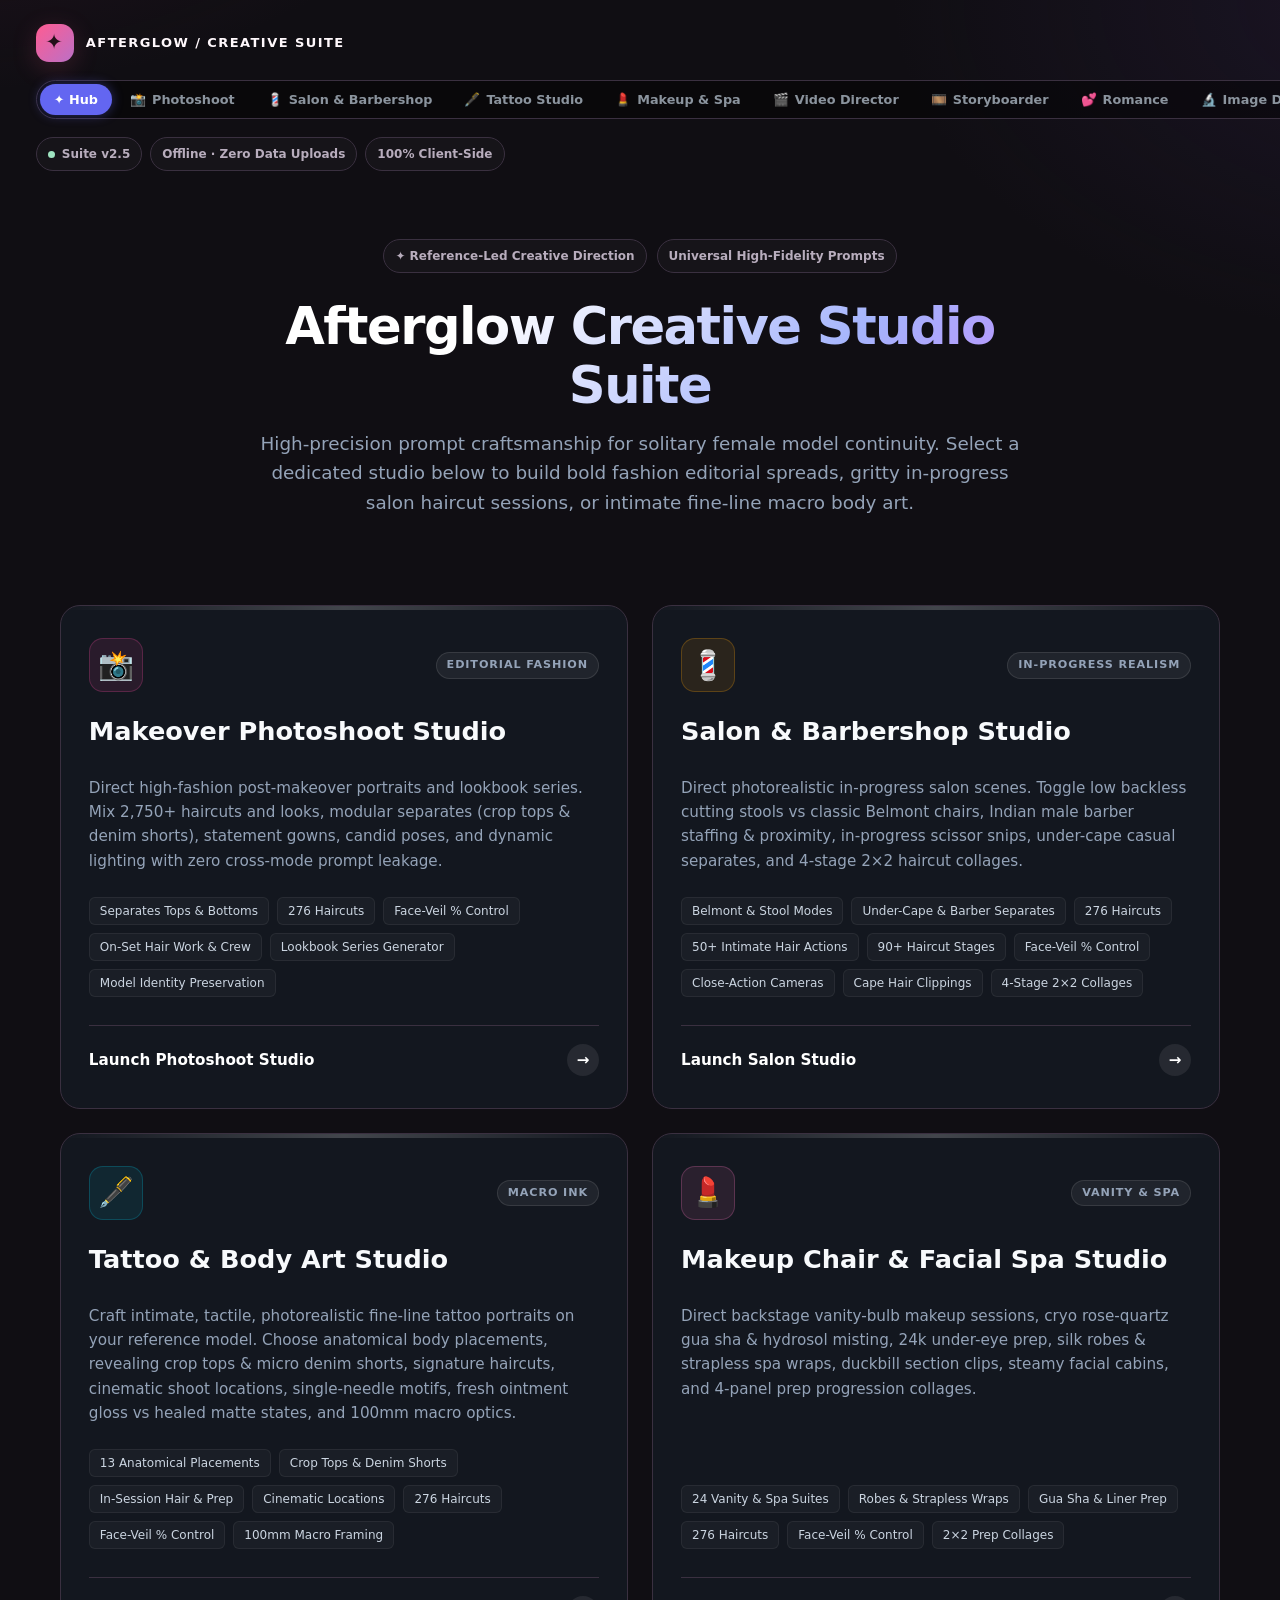
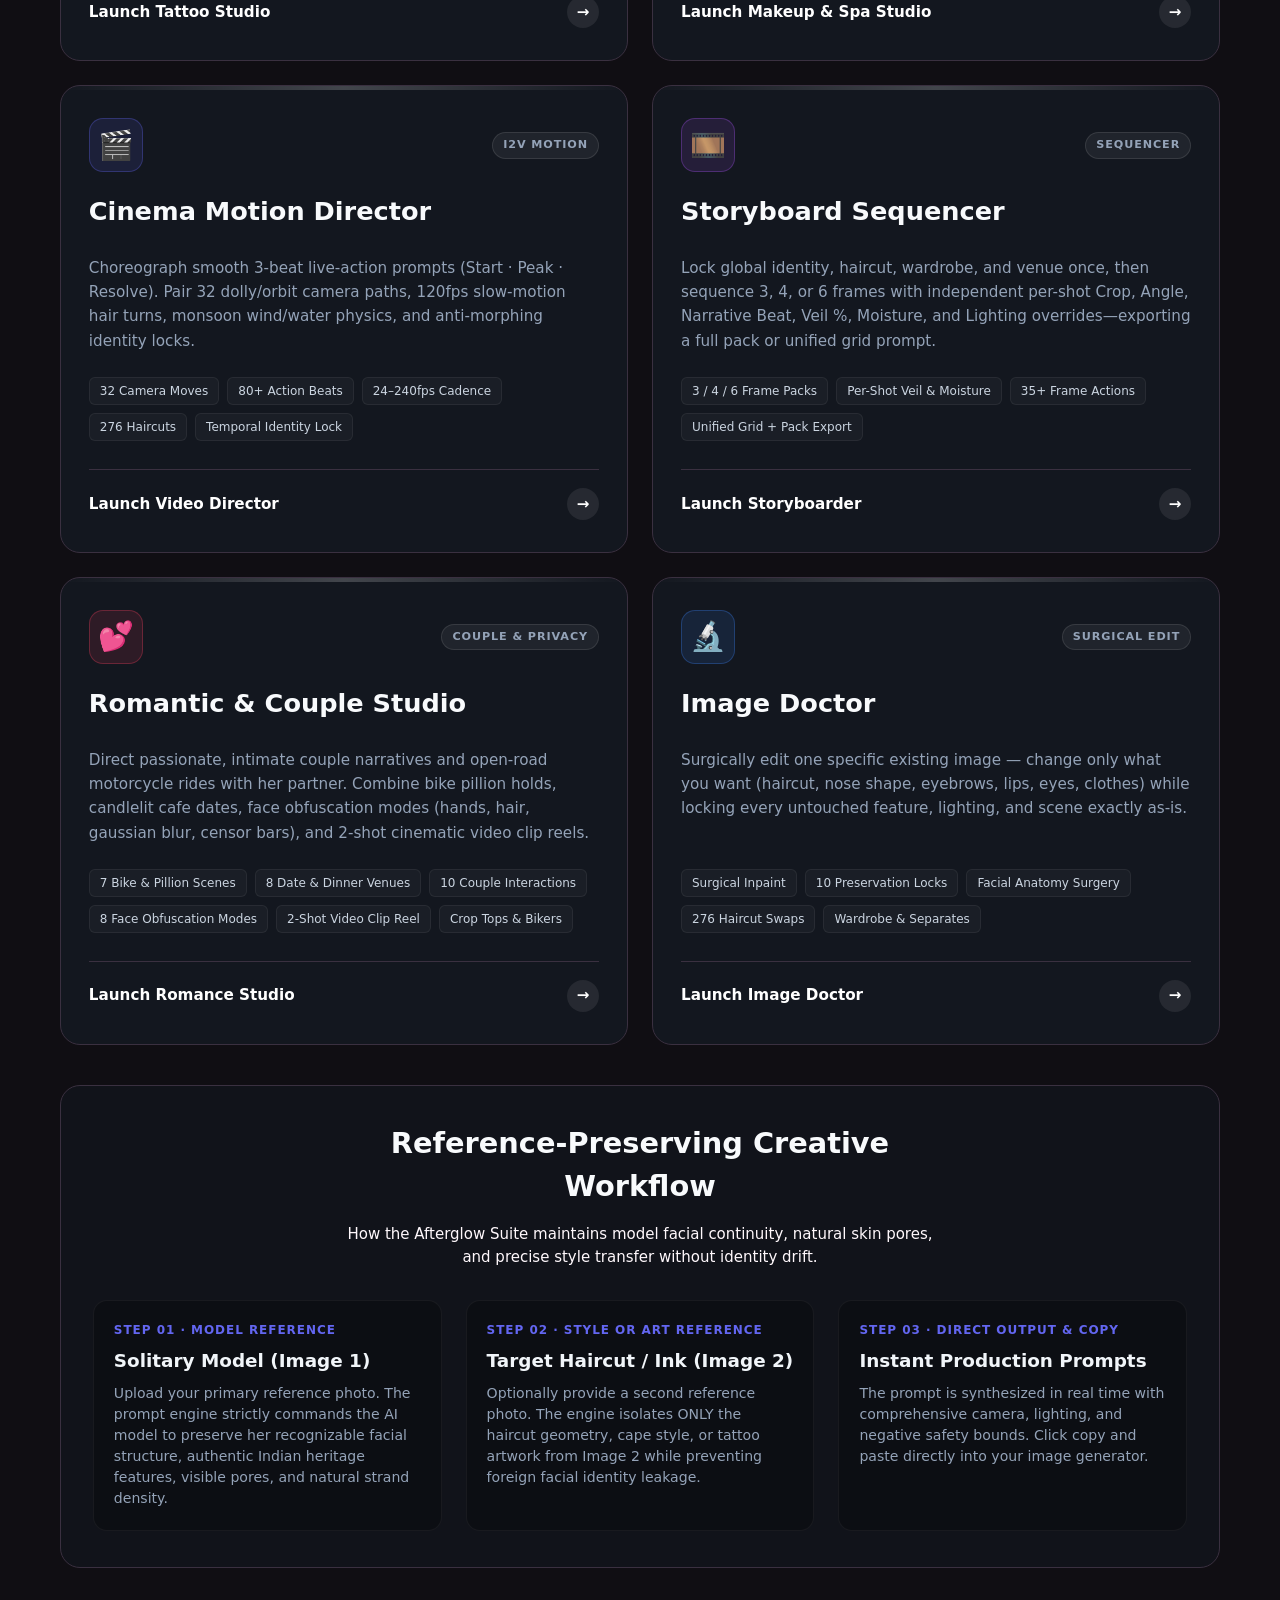
==== commit ae5e6de9: "Remove NEW badges from navigation and portal cards across entire suite" ====
--- a/index.html
+++ b/index.html
@@ -291,10 +291,10 @@
     <a href="salon.html" class="suite-nav-link"><span class="studio-btn-icon">💈</span> Salon & Barbershop</a>
     <a href="tattoo.html" class="suite-nav-link"><span class="studio-btn-icon">🖋️</span> Tattoo Studio</a>
     <a href="makeup_spa.html" class="suite-nav-link"><span class="studio-btn-icon">💄</span> Makeup &amp; Spa</a>
-    <a href="video.html" class="suite-nav-link"><span class="studio-btn-icon">🎬</span> Video Director <span class="nav-badge">NEW</span></a>
-    <a href="storyboard.html" class="suite-nav-link"><span class="studio-btn-icon">🎞️</span> Storyboarder <span class="nav-badge">NEW</span></a>
-    <a href="romance.html" class="suite-nav-link"><span class="studio-btn-icon">💕</span> Romance <span class="nav-badge">NEW</span></a>
-    <a href="image_doctor.html" class="suite-nav-link"><span class="studio-btn-icon">🔬</span> Image Doctor <span class="nav-badge">NEW</span></a>
+    <a href="video.html" class="suite-nav-link"><span class="studio-btn-icon">🎬</span> Video Director</a>
+    <a href="storyboard.html" class="suite-nav-link"><span class="studio-btn-icon">🎞️</span> Storyboarder</a>
+    <a href="romance.html" class="suite-nav-link"><span class="studio-btn-icon">💕</span> Romance</a>
+    <a href="image_doctor.html" class="suite-nav-link"><span class="studio-btn-icon">🔬</span> Image Doctor</a>
   </nav>
   <div class="top-meta">
     <span class="pill"><span class="pill-dot"></span> Suite v2.5</span>
@@ -363,7 +363,7 @@
     <a href="tattoo.html" class="portal-card card-tattoo">
       <div class="portal-card-head">
         <div class="portal-icon">🖋️</div>
-        <span class="portal-badge badge-new">New · Macro Ink</span>
+        <span class="portal-badge">Macro Ink</span>
       </div>
       <h2 class="portal-title">Tattoo & Body Art Studio</h2>
       <p class="portal-desc">Craft intimate, tactile, photorealistic fine-line tattoo portraits on your reference model. Choose anatomical body placements, revealing crop tops &amp; micro denim shorts, signature haircuts, cinematic shoot locations, single-needle motifs, fresh ointment gloss vs healed matte states, and 100mm macro optics.</p>
@@ -386,7 +386,7 @@
     <a href="makeup_spa.html" class="portal-card card-makeup">
       <div class="portal-card-head">
         <div class="portal-icon">💄</div>
-        <span class="portal-badge badge-new">New · Vanity &amp; Spa</span>
+        <span class="portal-badge">Vanity &amp; Spa</span>
       </div>
       <h2 class="portal-title">Makeup Chair &amp; Facial Spa Studio</h2>
       <p class="portal-desc">Direct backstage vanity-bulb makeup sessions, cryo rose-quartz gua sha &amp; hydrosol misting, 24k under-eye prep, silk robes &amp; strapless spa wraps, duckbill section clips, steamy facial cabins, and 4-panel prep progression collages.</p>
@@ -408,7 +408,7 @@
     <a href="video.html" class="portal-card card-video">
       <div class="portal-card-head">
         <div class="portal-icon">🎬</div>
-        <span class="portal-badge badge-new">New · I2V Motion</span>
+        <span class="portal-badge">I2V Motion</span>
       </div>
       <h2 class="portal-title">Cinema Motion Director</h2>
       <p class="portal-desc">Choreograph smooth 3-beat live-action prompts (Start · Peak · Resolve). Pair 32 dolly/orbit camera paths, 120fps slow-motion hair turns, monsoon wind/water physics, and anti-morphing identity locks.</p>
@@ -429,7 +429,7 @@
     <a href="storyboard.html" class="portal-card card-storyboard">
       <div class="portal-card-head">
         <div class="portal-icon">🎞️</div>
-        <span class="portal-badge badge-new">New · Sequencer</span>
+        <span class="portal-badge">Sequencer</span>
       </div>
       <h2 class="portal-title">Storyboard Sequencer</h2>
       <p class="portal-desc">Lock global identity, haircut, wardrobe, and venue once, then sequence 3, 4, or 6 frames with independent per-shot Crop, Angle, Narrative Beat, Veil %, Moisture, and Lighting overrides—exporting a full pack or unified grid prompt.</p>
@@ -449,7 +449,7 @@
     <a href="romance.html" class="portal-card card-romance">
       <div class="portal-card-head">
         <div class="portal-icon">💕</div>
-        <span class="portal-badge badge-new">New · Couple &amp; Privacy</span>
+        <span class="portal-badge">Couple &amp; Privacy</span>
       </div>
       <h2 class="portal-title">Romantic &amp; Couple Studio</h2>
       <p class="portal-desc">Direct passionate, intimate couple narratives and open-road motorcycle rides with her partner. Combine bike pillion holds, candlelit cafe dates, face obfuscation modes (hands, hair, gaussian blur, censor bars), and 2-shot cinematic video clip reels.</p>
@@ -471,7 +471,7 @@
     <a href="image_doctor.html" class="portal-card card-doctor">
       <div class="portal-card-head">
         <div class="portal-icon">🔬</div>
-        <span class="portal-badge badge-new">New · Surgical Edit</span>
+        <span class="portal-badge">Surgical Edit</span>
       </div>
       <h2 class="portal-title">Image Doctor</h2>
       <p class="portal-desc">Surgically edit one specific existing image — change only what you want (haircut, nose shape, eyebrows, lips, eyes, clothes) while locking every untouched feature, lighting, and scene exactly as-is.</p>
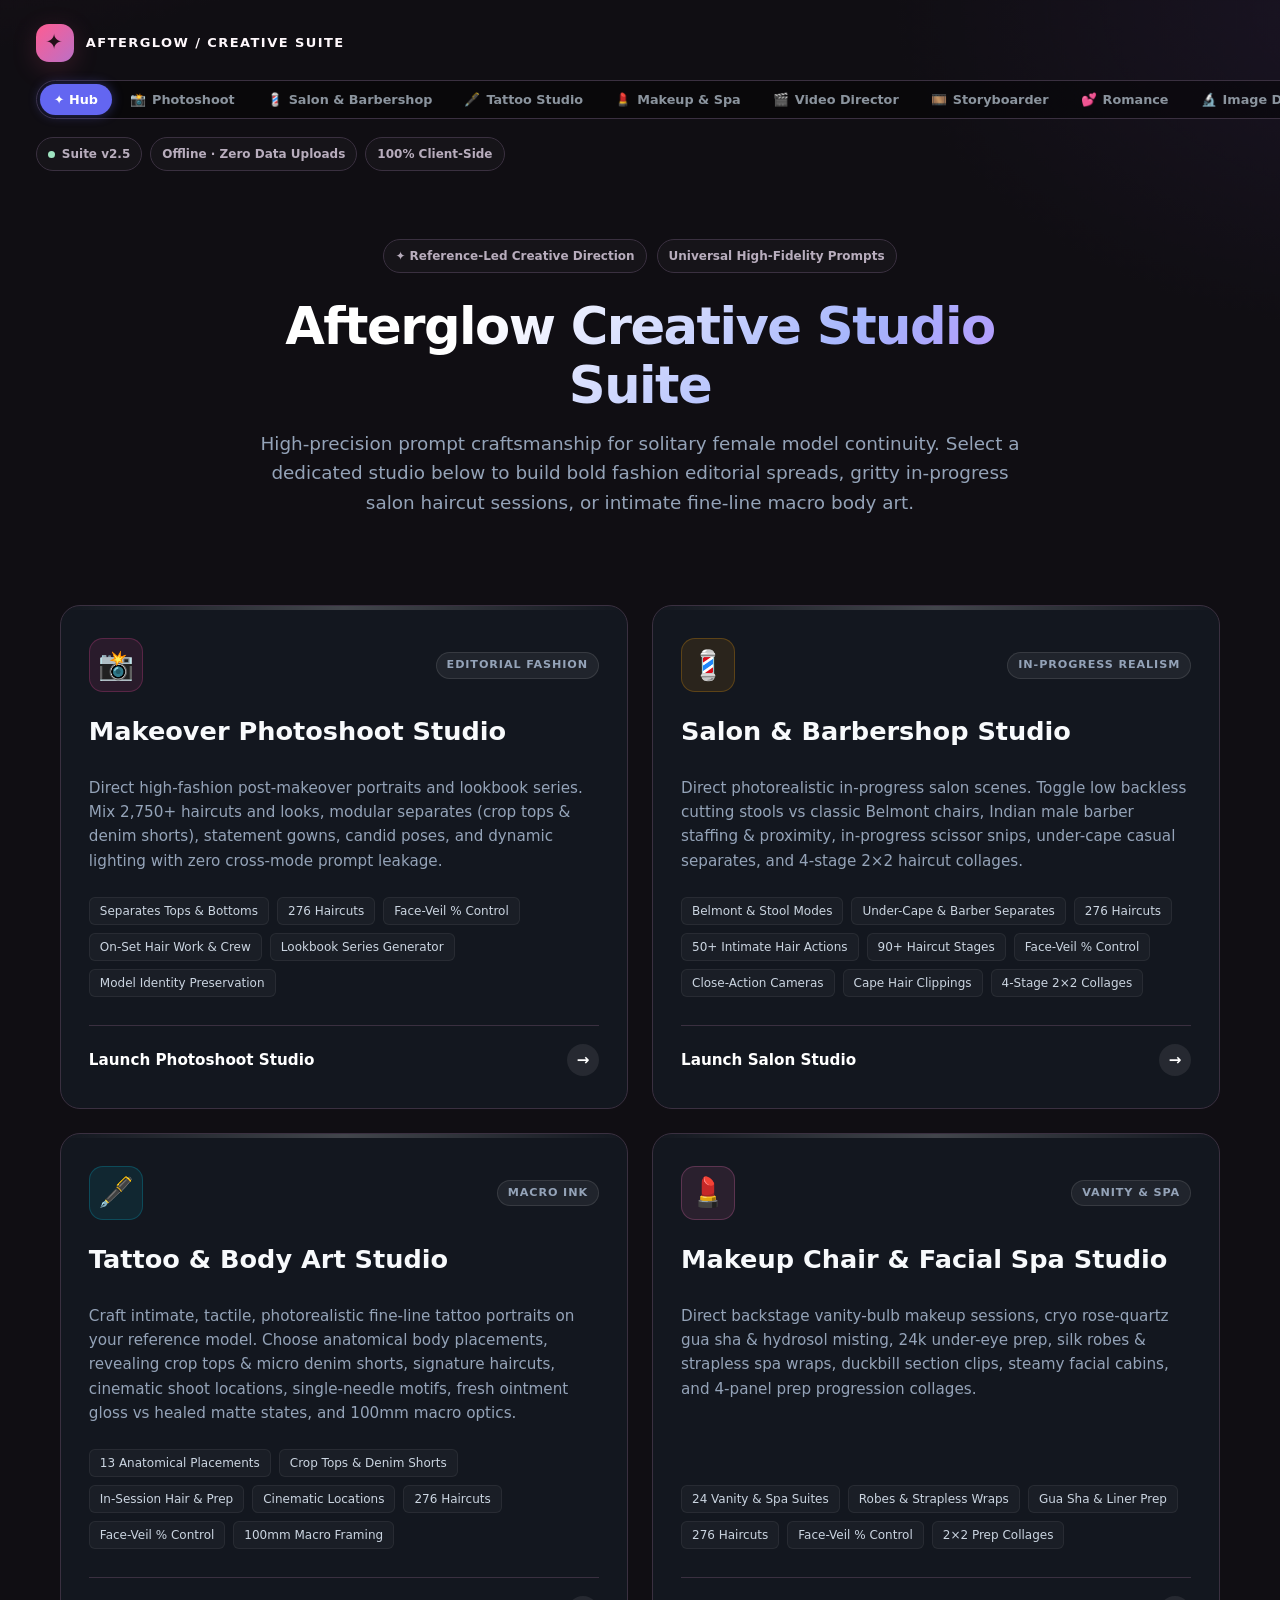
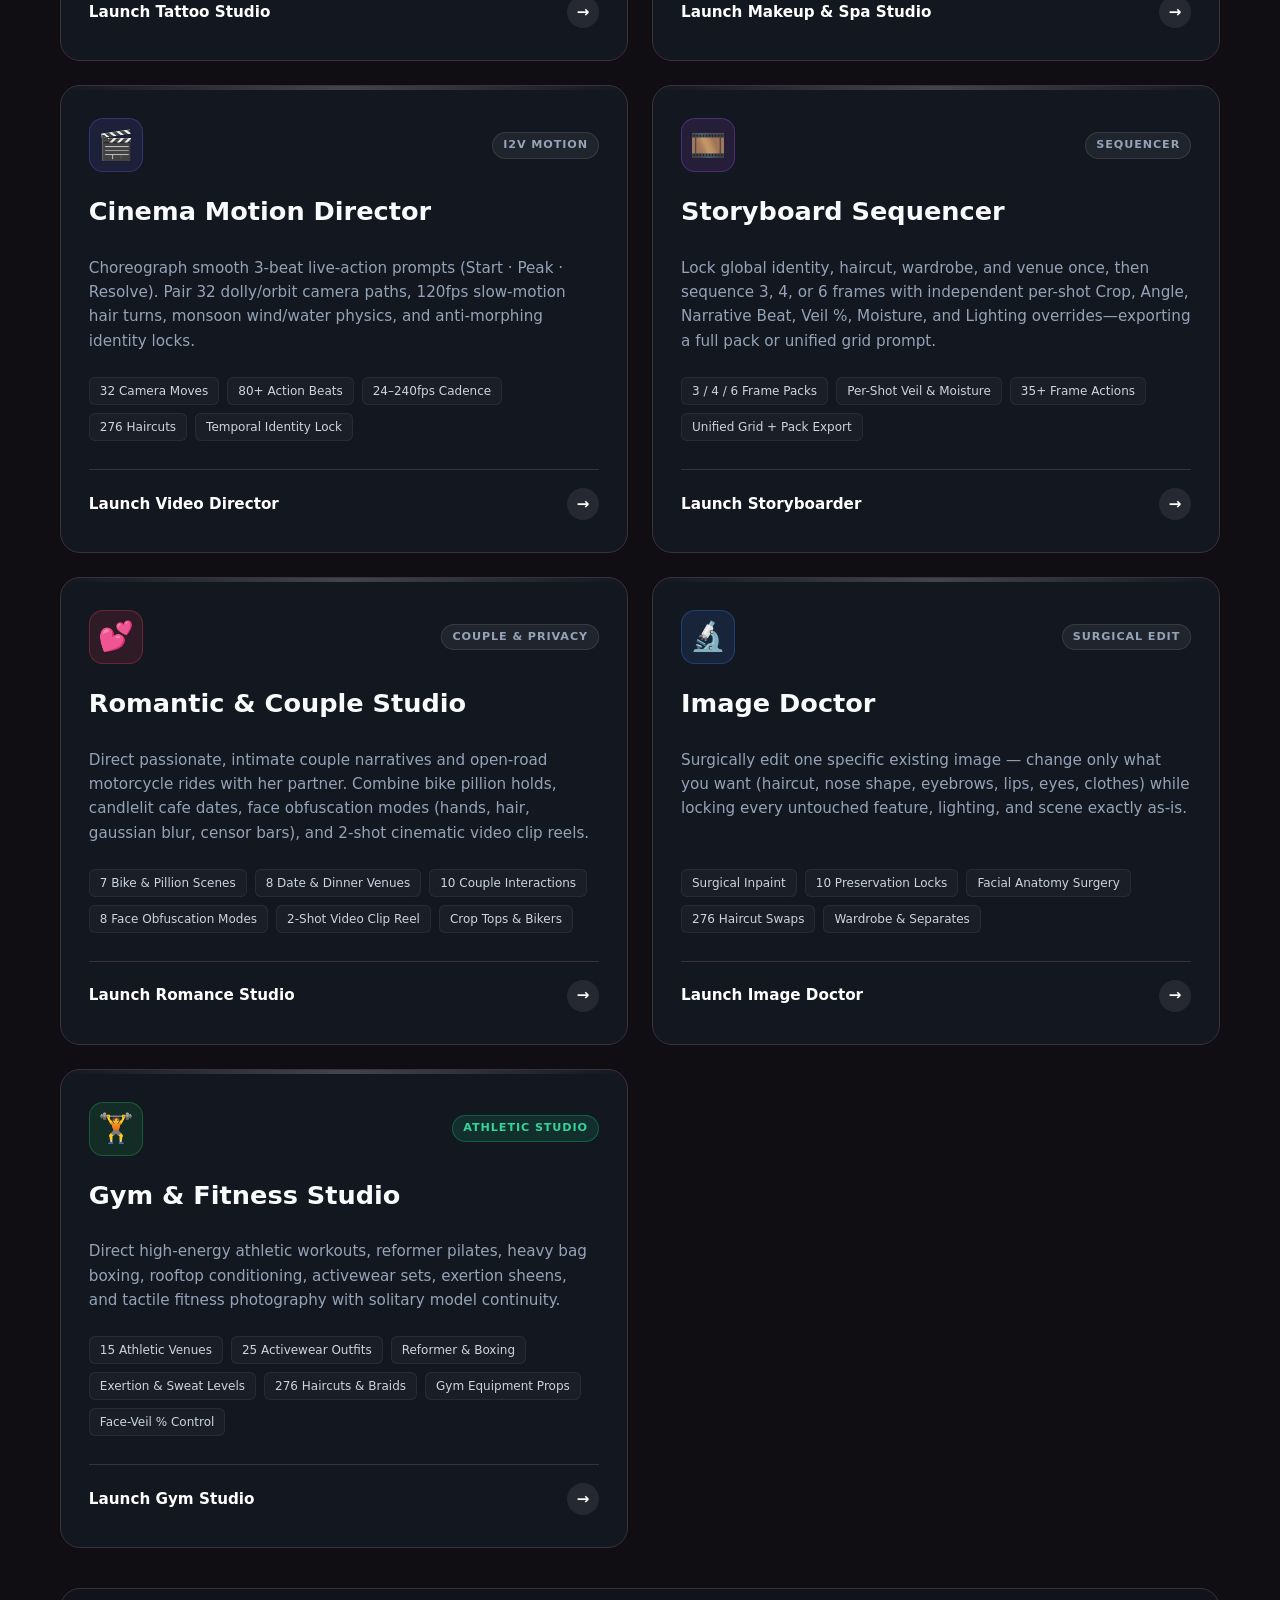
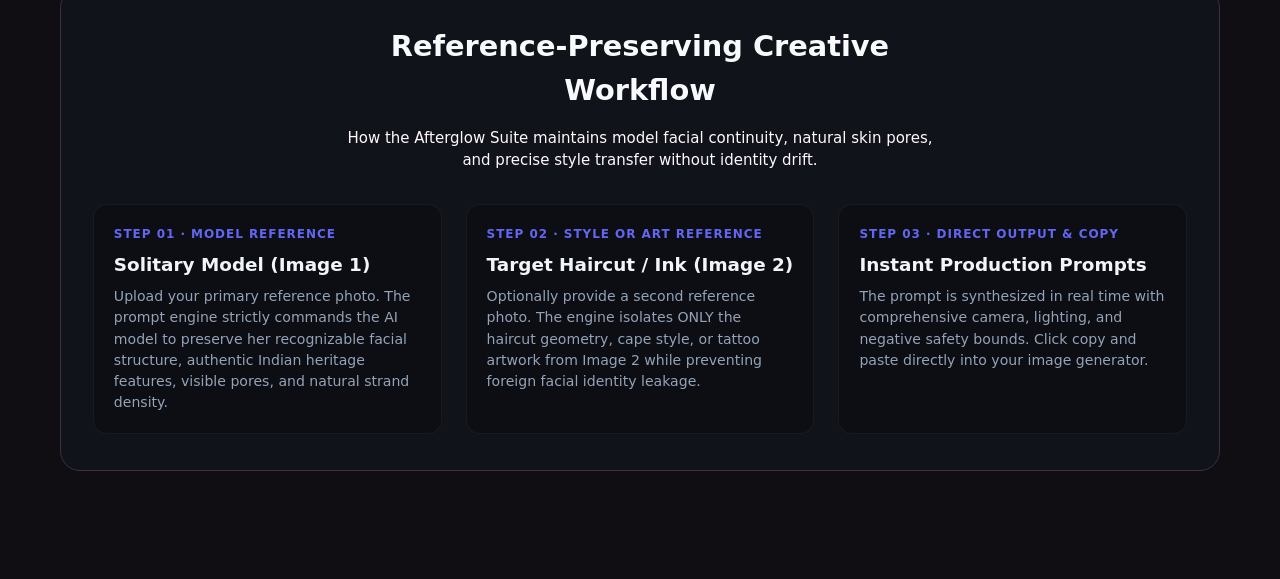
==== commit 94029194: "feat: add gym.html standalone Gym & Fitness studio + nav wiring + hub card" ====
--- a/index.html
+++ b/index.html
@@ -108,6 +108,9 @@
 .portal-card.card-doctor:hover::before {
   background: linear-gradient(90deg, #3b82f6, #10b981);
 }
+.portal-card.card-gym:hover::before {
+  background: linear-gradient(90deg, #22c55e, #f59e0b);
+}
 .portal-card-head {
   display: flex;
   align-items: center;
@@ -156,6 +159,10 @@
 .card-doctor .portal-icon {
   background: rgba(59, 130, 246, 0.12);
   border-color: rgba(59, 130, 246, 0.3);
+}
+.card-gym .portal-icon {
+  background: rgba(34, 197, 94, 0.12);
+  border-color: rgba(34, 197, 94, 0.3);
 }
 .portal-badge {
   font-size: 0.7rem;
@@ -295,6 +302,7 @@
     <a href="storyboard.html" class="suite-nav-link"><span class="studio-btn-icon">🎞️</span> Storyboarder</a>
     <a href="romance.html" class="suite-nav-link"><span class="studio-btn-icon">💕</span> Romance</a>
     <a href="image_doctor.html" class="suite-nav-link"><span class="studio-btn-icon">🔬</span> Image Doctor</a>
+    <a href="gym.html" class="suite-nav-link"><span class="studio-btn-icon">🏋️</span> Gym &amp; Fitness</a>
   </nav>
   <div class="top-meta">
     <span class="pill"><span class="pill-dot"></span> Suite v2.5</span>
@@ -484,6 +492,29 @@
       </div>
       <div class="portal-cta">
         <span>Launch Image Doctor</span>
+        <span class="portal-cta-arrow">→</span>
+      </div>
+    </a>
+
+    <!-- Card 9: Gym & Fitness Studio -->
+    <a href="gym.html" class="portal-card card-gym">
+      <div class="portal-card-head">
+        <div class="portal-icon">🏋️</div>
+        <span class="portal-badge badge-new">Athletic Studio</span>
+      </div>
+      <h2 class="portal-title">Gym &amp; Fitness Studio</h2>
+      <p class="portal-desc">Direct high-energy athletic workouts, reformer pilates, heavy bag boxing, rooftop conditioning, activewear sets, exertion sheens, and tactile fitness photography with solitary model continuity.</p>
+      <div class="portal-features">
+        <span class="portal-tag">15 Athletic Venues</span>
+        <span class="portal-tag">25 Activewear Outfits</span>
+        <span class="portal-tag">Reformer &amp; Boxing</span>
+        <span class="portal-tag">Exertion &amp; Sweat Levels</span>
+        <span class="portal-tag">276 Haircuts &amp; Braids</span>
+        <span class="portal-tag">Gym Equipment Props</span>
+        <span class="portal-tag">Face-Veil % Control</span>
+      </div>
+      <div class="portal-cta">
+        <span>Launch Gym Studio</span>
         <span class="portal-cta-arrow">→</span>
       </div>
     </a>
--- a/css/shared.css
+++ b/css/shared.css
@@ -864,5 +864,87 @@
   color: #f3e8ff;
 }
 
-
-
+/* Applied preset diff banner */
+.applied-preset-diff {
+  display: flex;
+  align-items: flex-start;
+  gap: 10px;
+  background: rgba(159, 228, 193, 0.08);
+  border: 1px solid rgba(159, 228, 193, 0.35);
+  border-radius: 14px;
+  padding: 10px 13px;
+  margin-bottom: 12px;
+  animation: diffFadeIn 0.2s ease;
+}
+@keyframes diffFadeIn {
+  from { opacity: 0; transform: translateY(-4px); }
+  to { opacity: 1; transform: translateY(0); }
+}
+.applied-preset-diff .diff-icon {
+  font-size: 15px;
+  line-height: 1;
+  color: var(--green);
+  margin-top: 1px;
+}
+.applied-preset-diff .diff-content {
+  flex: 1;
+  min-width: 0;
+}
+.applied-preset-diff .diff-title {
+  font-size: 12px;
+  font-weight: 850;
+  color: #fff;
+  margin-bottom: 2px;
+}
+.applied-preset-diff .diff-list {
+  font-size: 11px;
+  color: #d1fae5;
+  line-height: 1.45;
+  margin: 0;
+}
+.applied-preset-diff .diff-actions {
+  display: flex;
+  align-items: center;
+  gap: 8px;
+  flex-shrink: 0;
+  margin-top: 1px;
+}
+.applied-preset-diff .diff-save-btn {
+  font-size: 11px;
+  font-weight: 800;
+  padding: 4px 10px;
+  border-radius: 8px;
+  background: rgba(159, 228, 193, 0.15);
+  border: 1px solid rgba(159, 228, 193, 0.45);
+  color: #fff;
+  cursor: pointer;
+  white-space: nowrap;
+  transition: all 0.15s ease;
+}
+.applied-preset-diff .diff-save-btn:hover {
+  background: rgba(159, 228, 193, 0.28);
+  border-color: var(--green);
+}
+.applied-preset-diff .diff-save-btn.saved {
+  background: rgba(159, 228, 193, 0.35);
+  color: var(--green);
+  pointer-events: none;
+}
+.applied-preset-diff .diff-close {
+  background: transparent;
+  border: none;
+  color: var(--muted);
+  cursor: pointer;
+  font-size: 14px;
+  padding: 2px 6px;
+  border-radius: 6px;
+  line-height: 1;
+  transition: color 0.15s;
+}
+.applied-preset-diff .diff-close:hover {
+  color: #fff;
+}
+
+
+
+
